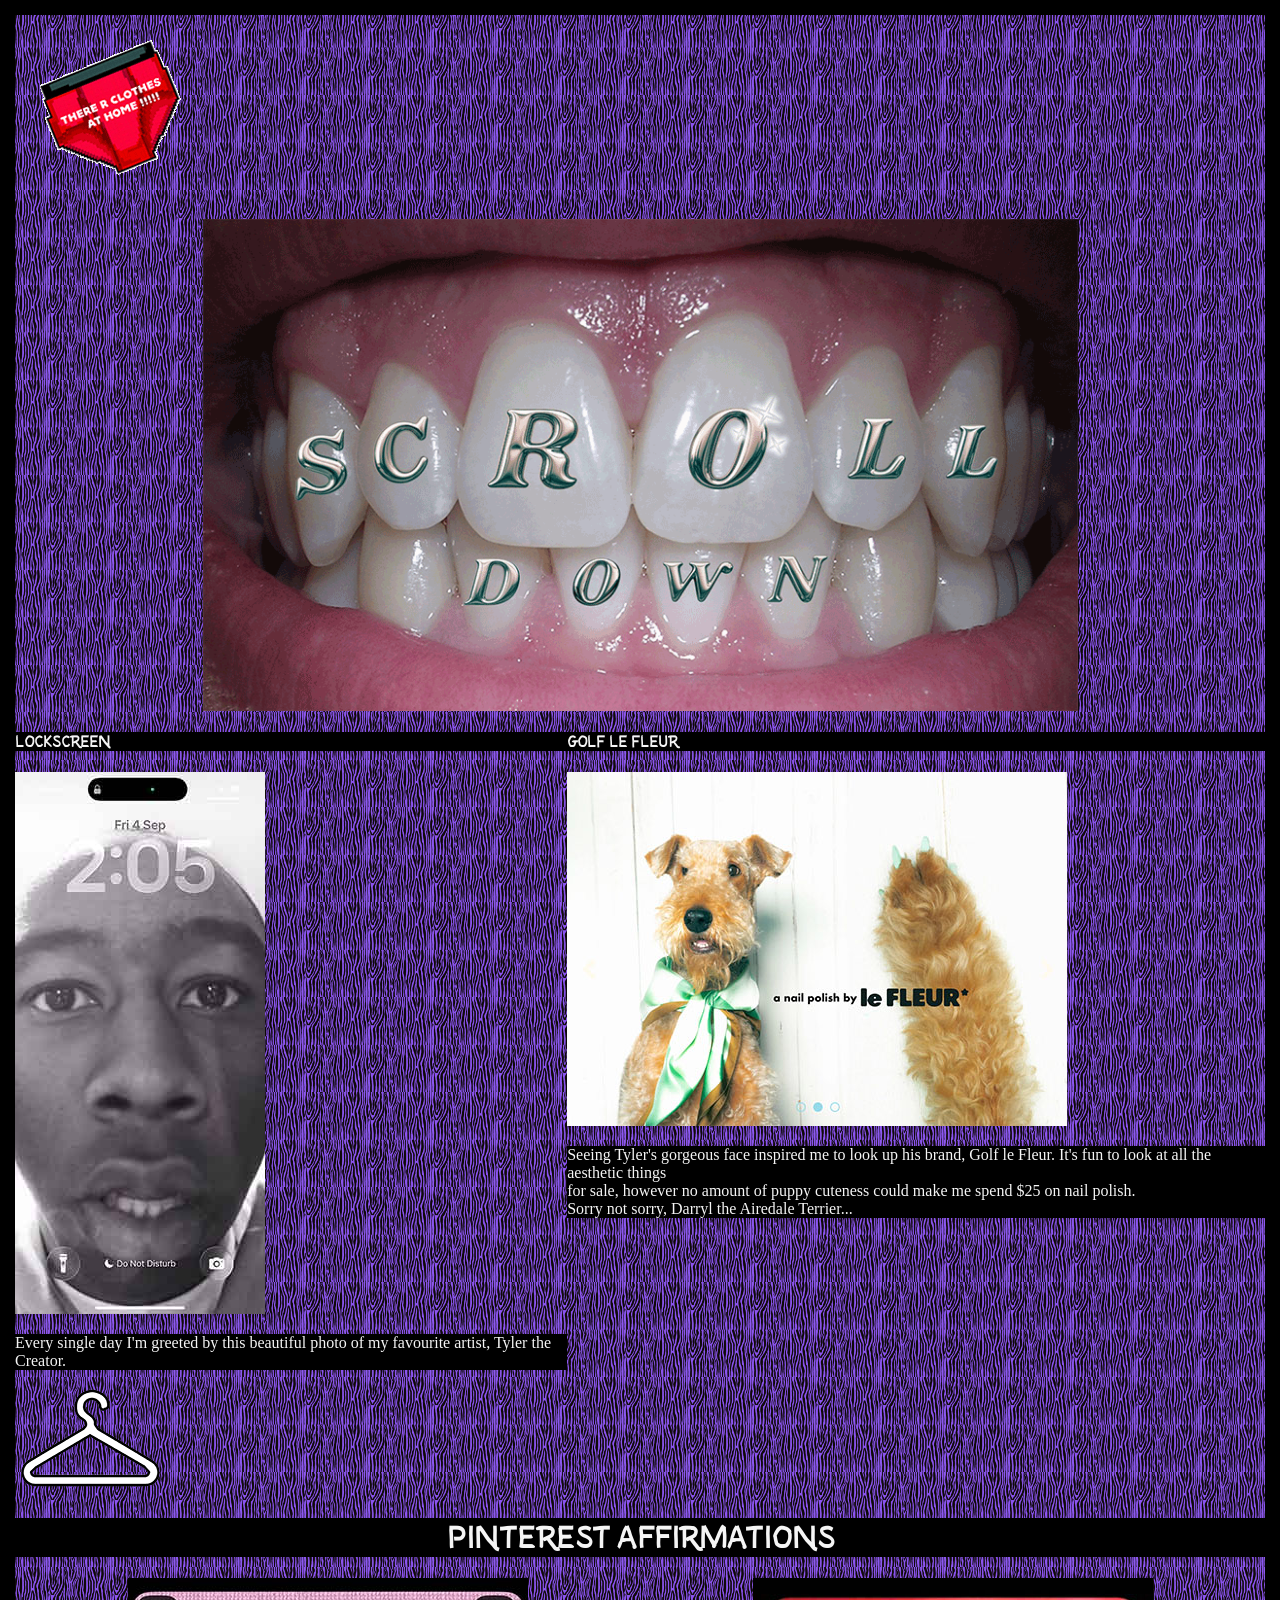
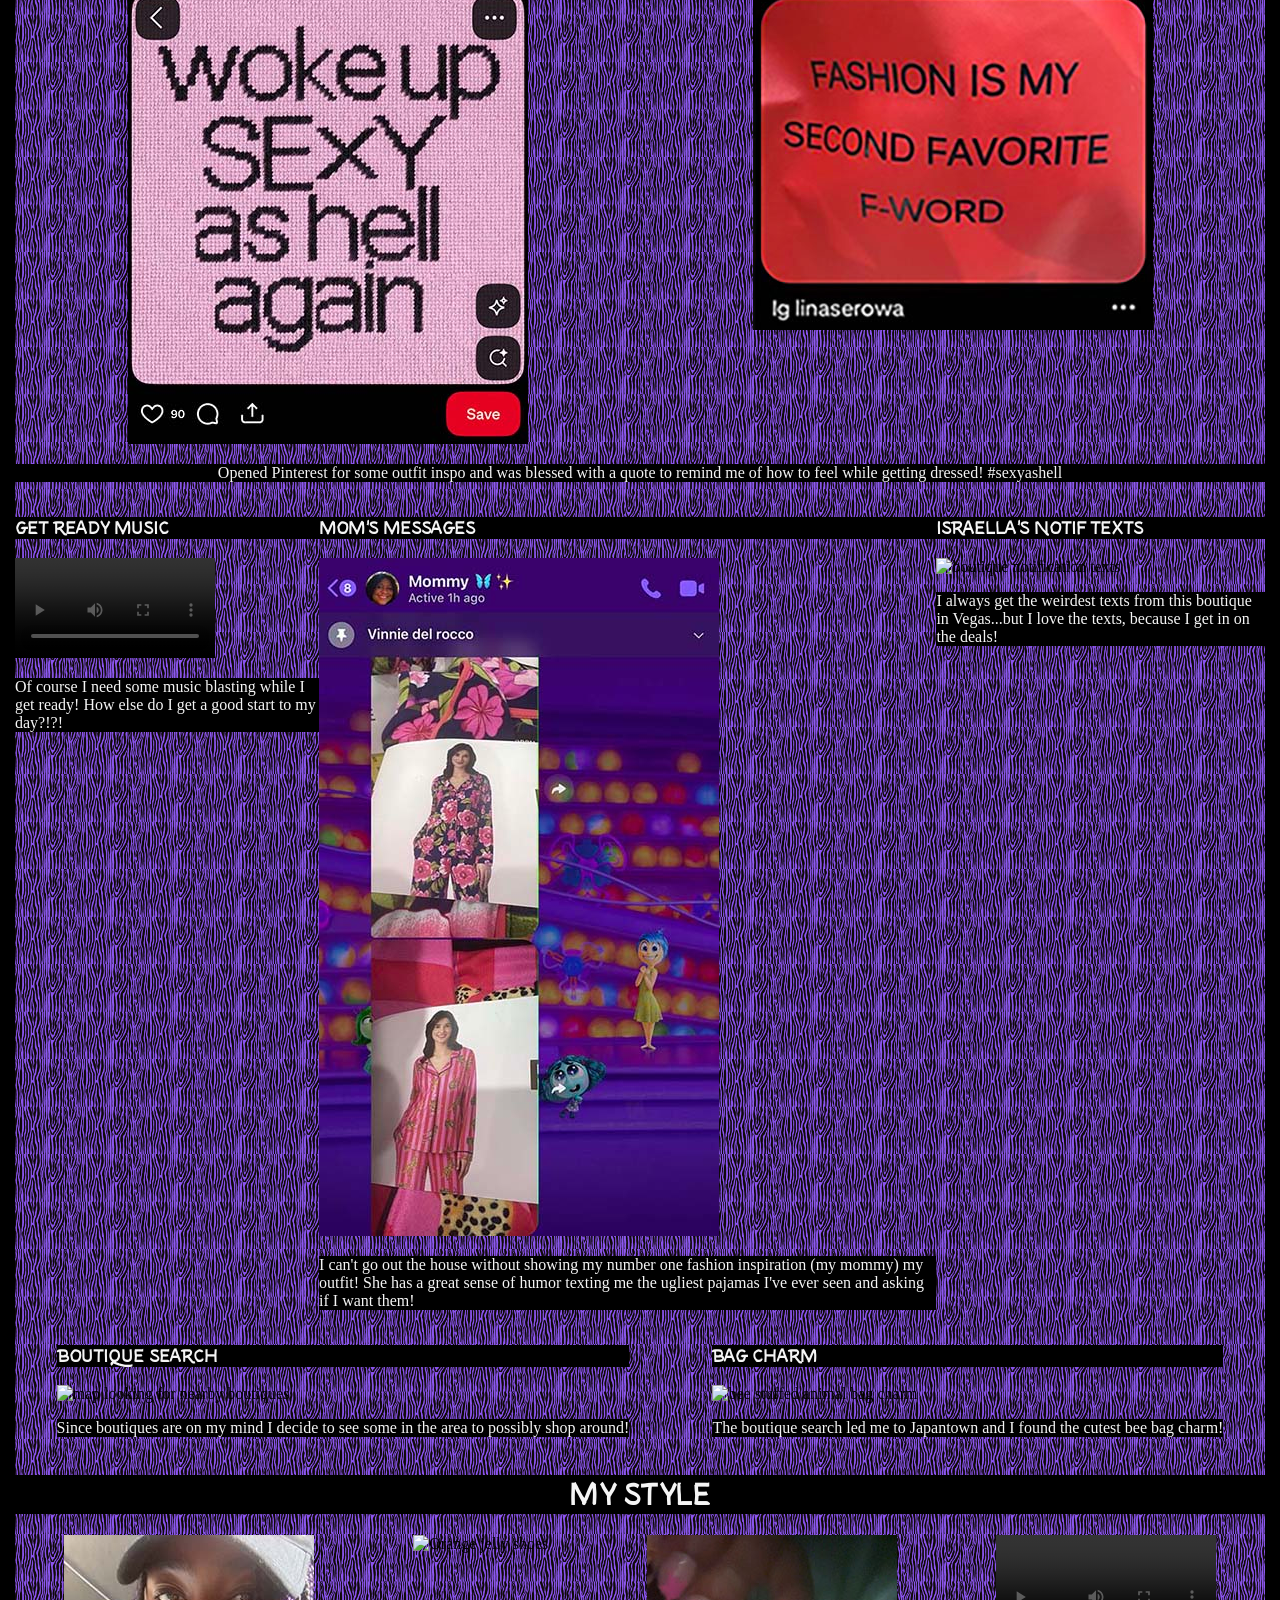
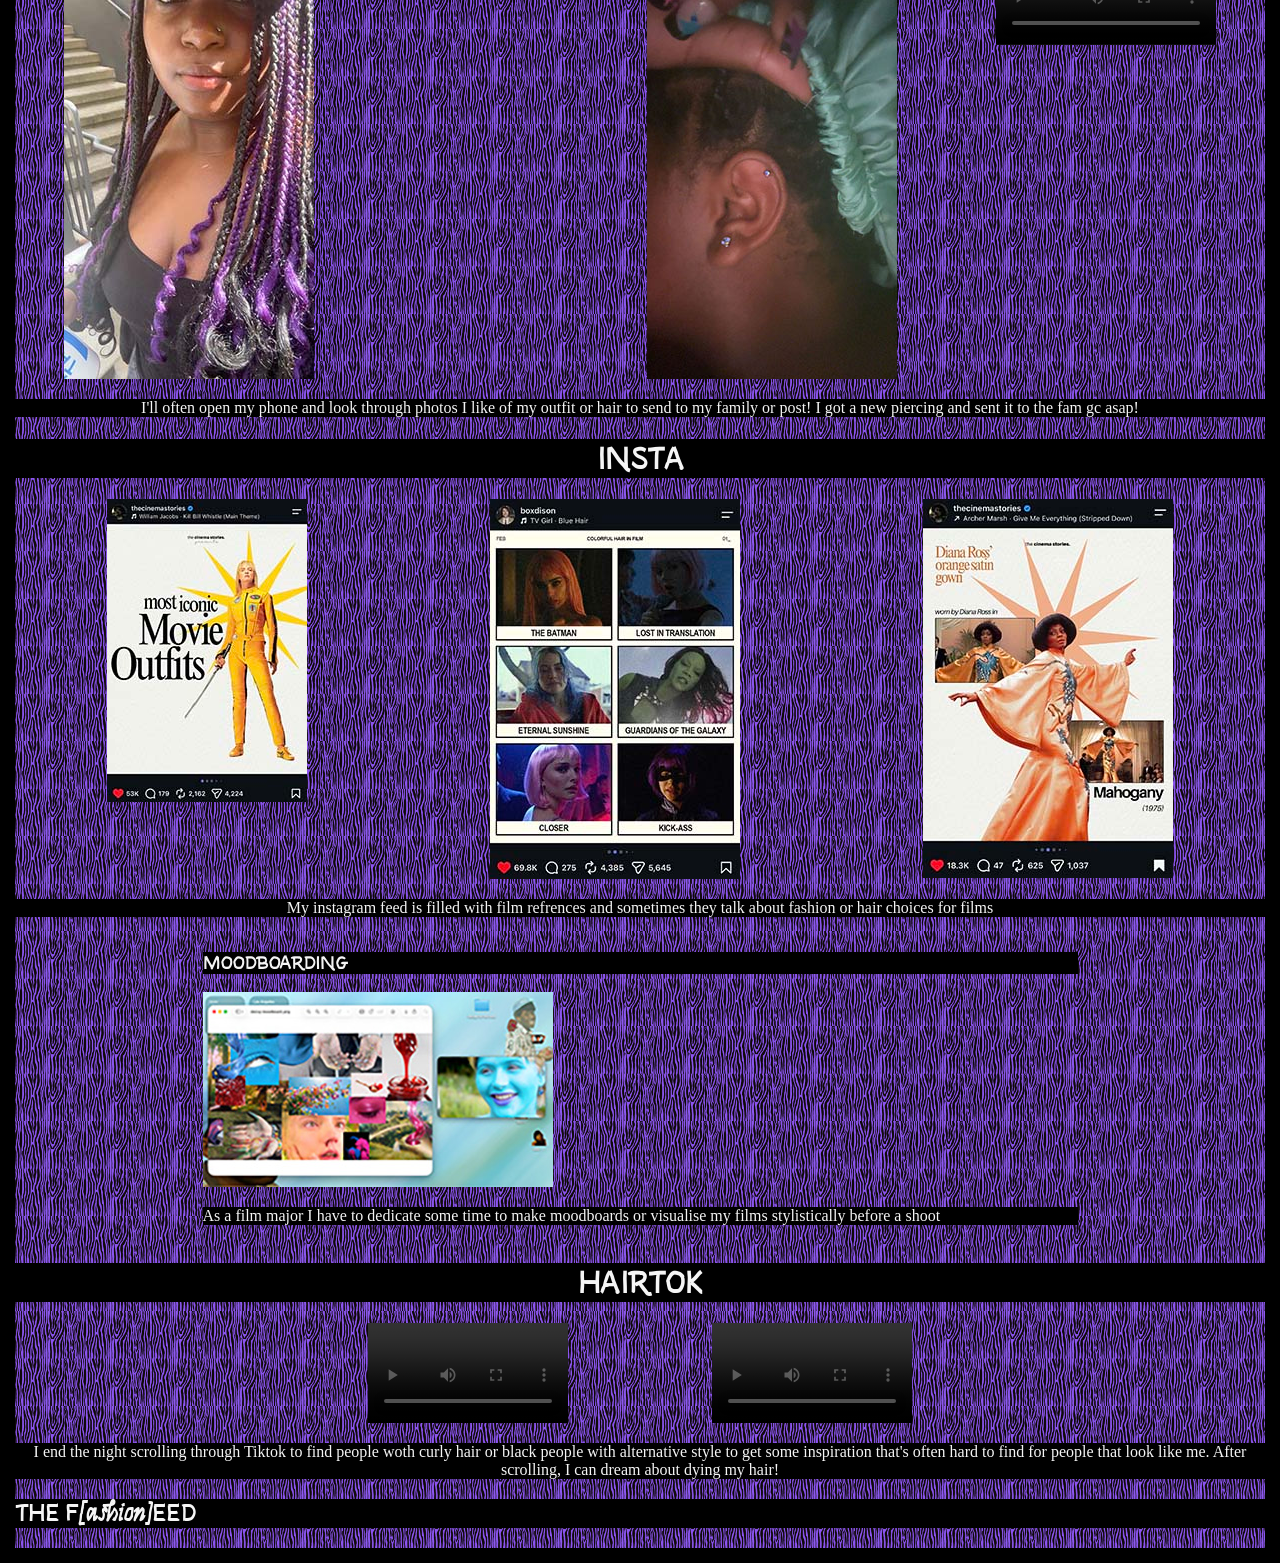
==== feed.html @ a0f1f223 "first-commit" ====
<!doctype html>
<html lang="en">
  <head>
    <meta charset="UTF-8" />
    <meta name="viewport" content="width=device-width, initial-scale=1.0" />
    <title>F[ashion]EED</title>
    <link rel="stylesheet" type="text/css" href="CSS/style.css" />
    <link rel="preconnect" href="https://fonts.googleapis.com" />
    <link rel="preconnect" href="https://fonts.gstatic.com" crossorigin />
    <link
      href="https://fonts.googleapis.com/css2?family=Syne+Tactile&display=swap"
      rel="stylesheet"
    />
  </head>

  <body id="page-2-body">
    <header>
      <nav>
        <a href="index.html"><img src="IMG/undies.gif" alt="" /></a>
      </nav>
      <img
        class="center-images"
        src="IMG/teeth.gif"
        alt="teeth that say scroll down"
      />
    </header>

    <section class="center-section">
      <section>
        <article>
          <h1>LOCKSCREEN</h1>

          <img
            src="IMG/lockscreen.jpg"
            alt="Tyler the creator funny lockscreen"
          />
          <p>
            Every single day I'm greeted by this beautiful photo of my favourite
            artist, Tyler the Creator.
          </p>
        </article>

        <article>
          <h1>GOLF LE FLEUR</h1>
          <img src="IMG/dognail.jpg" alt="Dog with nails painted blue advert" />
          <p>
            Seeing Tyler's gorgeous face inspired me to look up his brand, Golf
            le Fleur. It's fun to look at all the aesthetic things <br />for
            sale, however no amount of puppy cuteness could make me spend $25 on
            nail polish. <br />
            Sorry not sorry, Darryl the Airedale Terrier...
          </p>
        </article>
      </section>
    </section>

    <img src="IMG/hanger.png" alt="white hanger" />

    <h1 class="centered-text">PINTEREST AFFIRMATIONS</h1>
    <section>
      <article>
        <img
          src="IMG/sexyashell.jpg"
          alt="A picture that says woke up sexy as hell"
        />
      </article>

      <article>
        <img
          src="IMG/2fword.jpg"
          alt="A picture that says fashion is my second favourite f word"
        />
      </article>
    </section>
    <p class="centered-text">
      Opened Pinterest for some outfit inspo and was blessed with a quote to
      remind me of how to feel while getting dressed! #sexyashell
    </p>

    <section>
      <article>
        <h1>GET READY MUSIC</h1>
        <video width="200px" src="IMG/getreadymusic.mp4" controls></video>
        <p>
          Of course I need some music blasting while I get ready! How else do I
          get a good start to my day?!?!
        </p>
      </article>

      <article>
        <h1>MOM'S MESSAGES</h1>
        <img
          src="IMG/mommessages.jpg"
          alt="Messages of ugly pajama sets sent by mom"
        />
        <p>
          I can't go out the house without showing my number one fashion
          inspiration (my mommy) my outfit! She has a great sense of humor
          texting me the ugliest pajamas I've ever seen and asking if I want
          them!
        </p>
      </article>

      <article>
        <h1>ISRAELLA'S NOTIF TEXTS</h1>
        <img src="img/israellanotifs.jpg" alt="boutique notification texts" />
        <p>
          I always get the weirdest texts from this boutique in Vegas...but I
          love the texts, because I get in on the deals!
        </p>
      </article>
    </section>

    <section>
      <article>
        <h1>BOUTIQUE SEARCH</h1>
        <img
          src="img/boutiquesearch.jpg"
          alt="map looking for nearby boutiques"
        />
        <p>
          Since boutiques are on my mind I decide to see some in the area to
          possibly shop around!
        </p>
      </article>

      <article>
        <h1>BAG CHARM</h1>
        <img src="img/Bagcharm.jpg" alt="bee stuffed animal bag charm" />
        <p>
          The boutique search led me to Japantown and I found the cutest bee bag
          charm!
        </p>
      </article>
    </section>

    <h1 class="centered-text">MY STYLE</h1>
    <section>
      <article>
        <img
          src="IMG/Hairrrr.jpg"
          alt="Webiste owner with purple and black braids"
        />
      </article>
      <article>
        <img src="IMG/jellies.JPG" alt="Orange jelly shoes" />
      </article>
      <article>
        <img src="IMG/Piercing_.jpg" alt="Ear Piercing stack" />
      </article>
      <article>
        <video width="219.5px" src="IMG/ambanailz.mp4" controls></video>
      </article>
    </section>

    <p class="centered-text">
      I'll often open my phone and look through photos I like of my outfit or
      hair to send to my family or post! I got a new piercing and sent it to the
      fam gc asap!
    </p>

    <h1 class="centered-text">INSTA</h1>
    <section>
      <article>
        <img src="IMG/killbillstyle.jpg" alt="Kill Bill signature outfit" />
      </article>
      <article>
        <img src="IMG/filmcolourfullhair.jpg" alt="Colourful hair in films" />
      </article>
      <article>
        <img
          src="IMG/dianarossstyle.jpg"
          alt="Diana ross in iconic film dress"
        />
      </article>
    </section>
    <p class="centered-text">
      My instagram feed is filled with film refrences and sometimes they talk
      about fashion or hair choices for films
    </p>

    <section>
      <article class="center-images">
        <h1>MOODBOARDING</h1>
        <img
          src="IMG/moodboarding.jpg"
          alt="a whimsical moodboard for a film"
        />
        <p>
          As a film major I have to dedicate some time to make moodboards or
          visualise my films stylistically before a shoot
        </p>
      </article>
    </section>

    <h1 class="centered-text">HAIRTOK</h1>
    <section id="image-close">
      <article>
        <video width="200px" src="IMG/curlyhairdyes.mp4" controls></video>
      </article>
      <article>
        <video
          width="200px"
          src="IMG/althairstylesblackqueen.mp4"
          controls
        ></video>
      </article>
    </section>
    <p class="centered-text">
      I end the night scrolling through Tiktok to find people woth curly hair or
      black people with alternative style to get some inspiration that's often
      hard to find for people that look like me. After scrolling, I can dream
      about dying my hair!
    </p>

    <footer><h2>THE F[ashion]EED</h2></footer>
  </body>
</html>
---- CSS/style.css ----
.syne-tactile-regular {
  font-family: "Syne Tactile", system-ui;
  font-weight: 400;
  font-style: normal;
}

#page-1-body {
  background-color: black;
}

#page-2-body {
  background-image: url("../IMG/zeeb.jpg");
  background-size: 5%;
}

h1,
h2,
p {
  color: whitesmoke;
  background-color: black;
}

h1,
h2 {
  font-family: "Syne Tactile";
}

.center-images {
  width: 70%;
  margin: auto;
  display: block;
}

section {
  display: flex;
  justify-content: space-around;
}

.centered-text {
  text-align: center;
}

#image-close {
  width: 55%;
  margin: auto;
}

.center-section {
  align-items: center;
}

#logo-center {
  align-items: center;
  margin-top: 175px;
}

body {
  margin: 0;
  min-height: 100vh;
  box-sizing: border-box;

  border: 15px solid black;
}
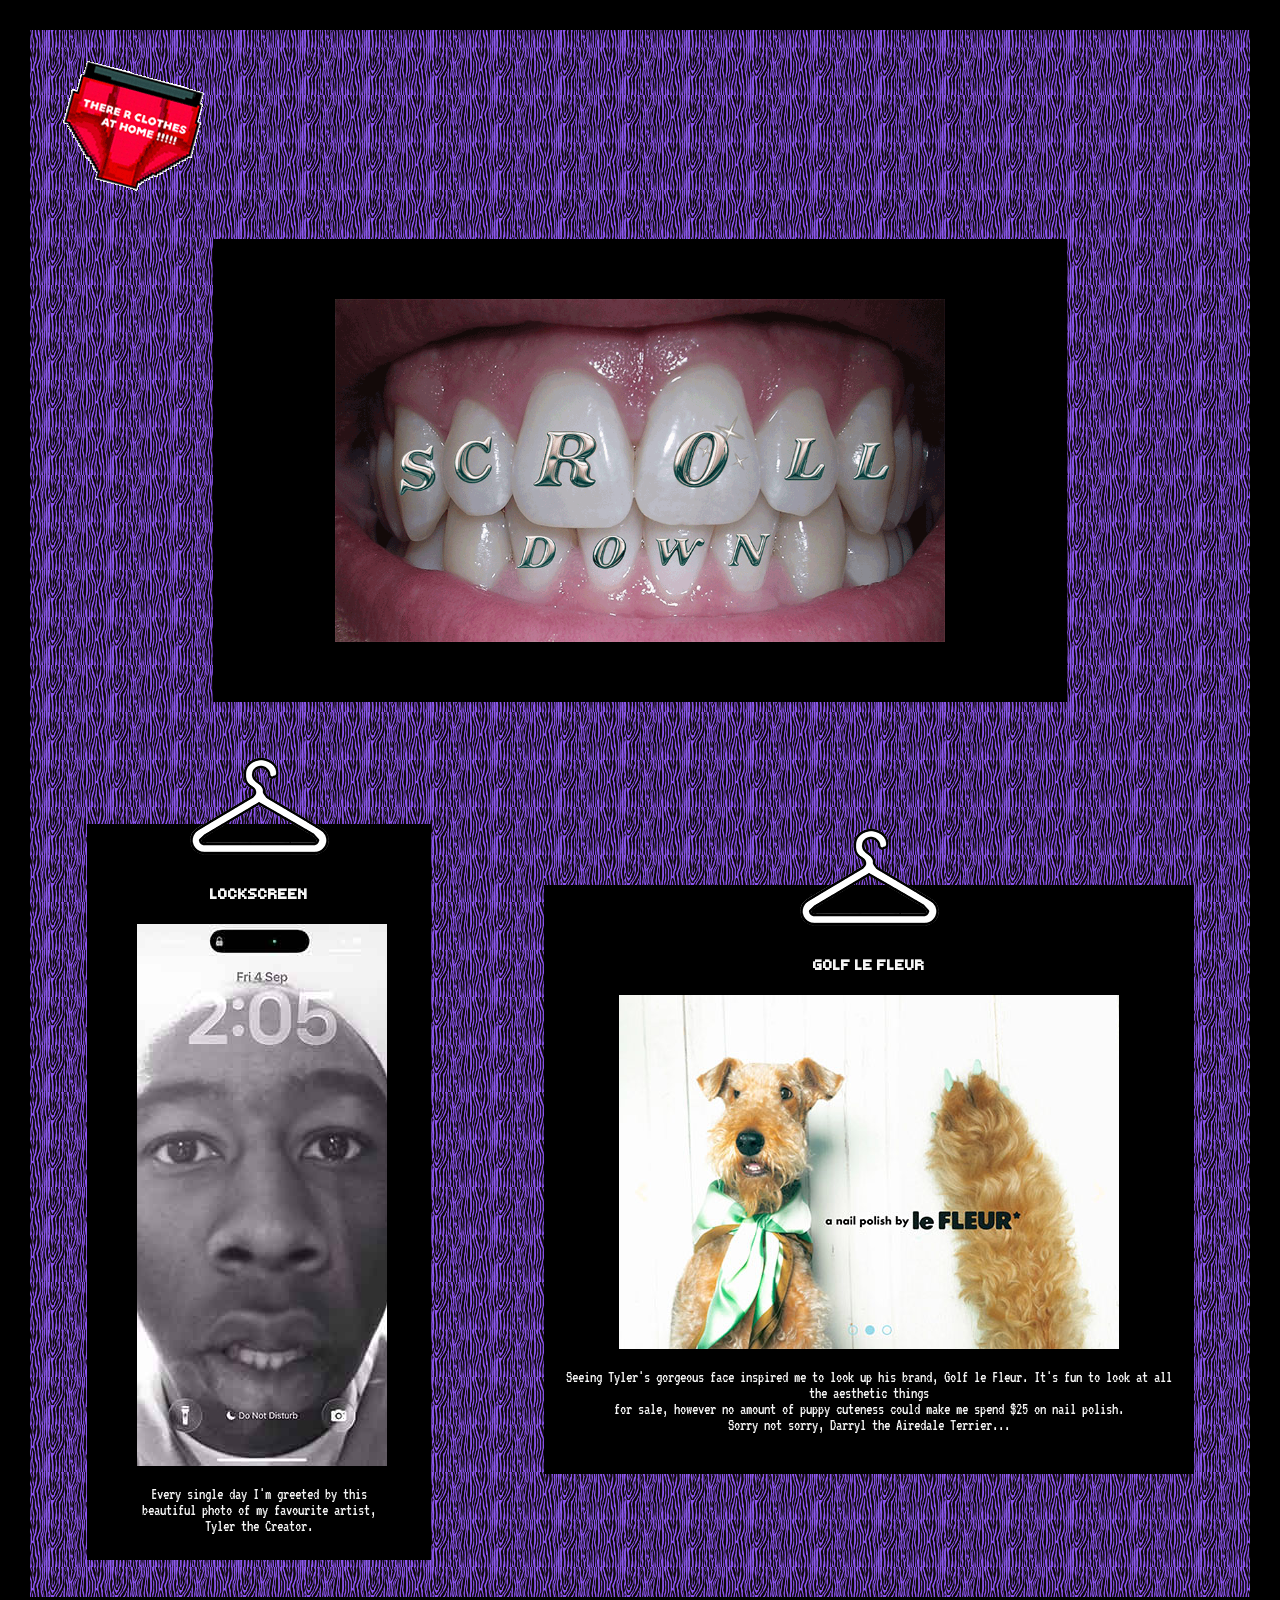
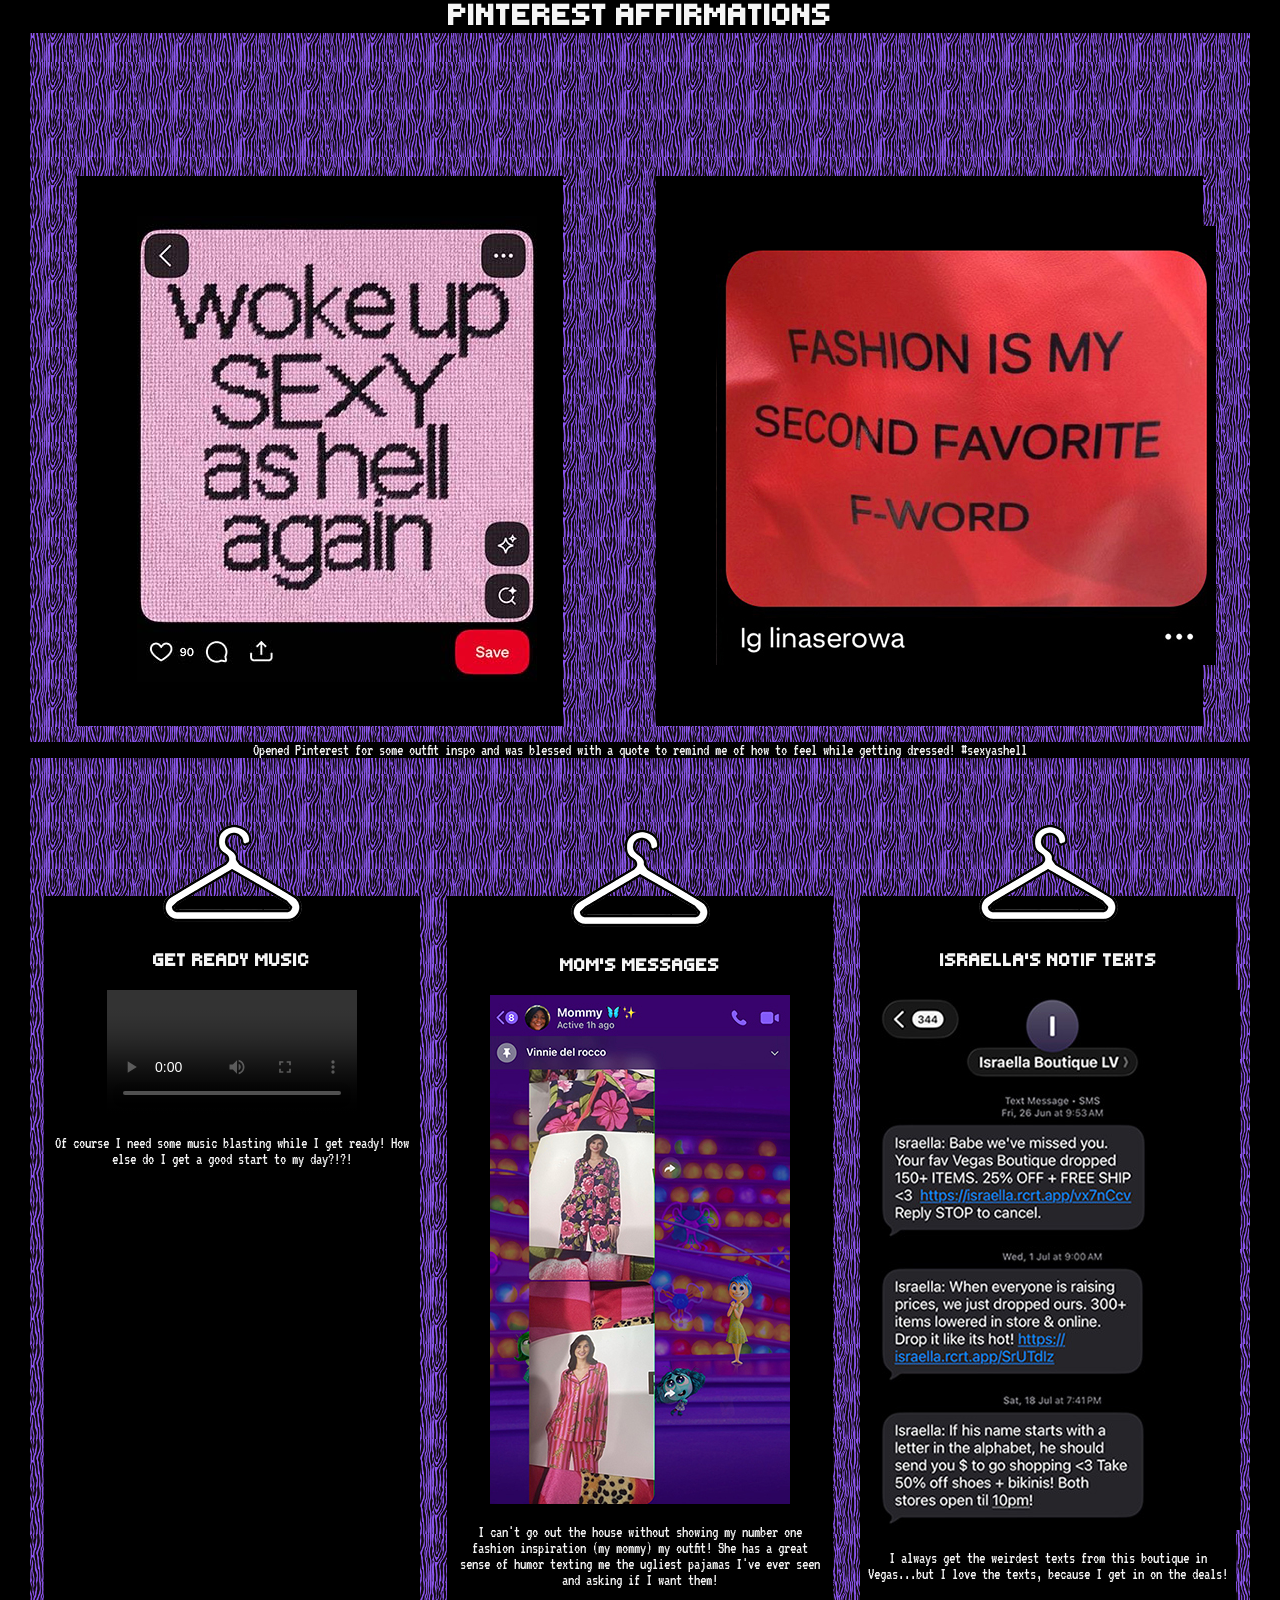
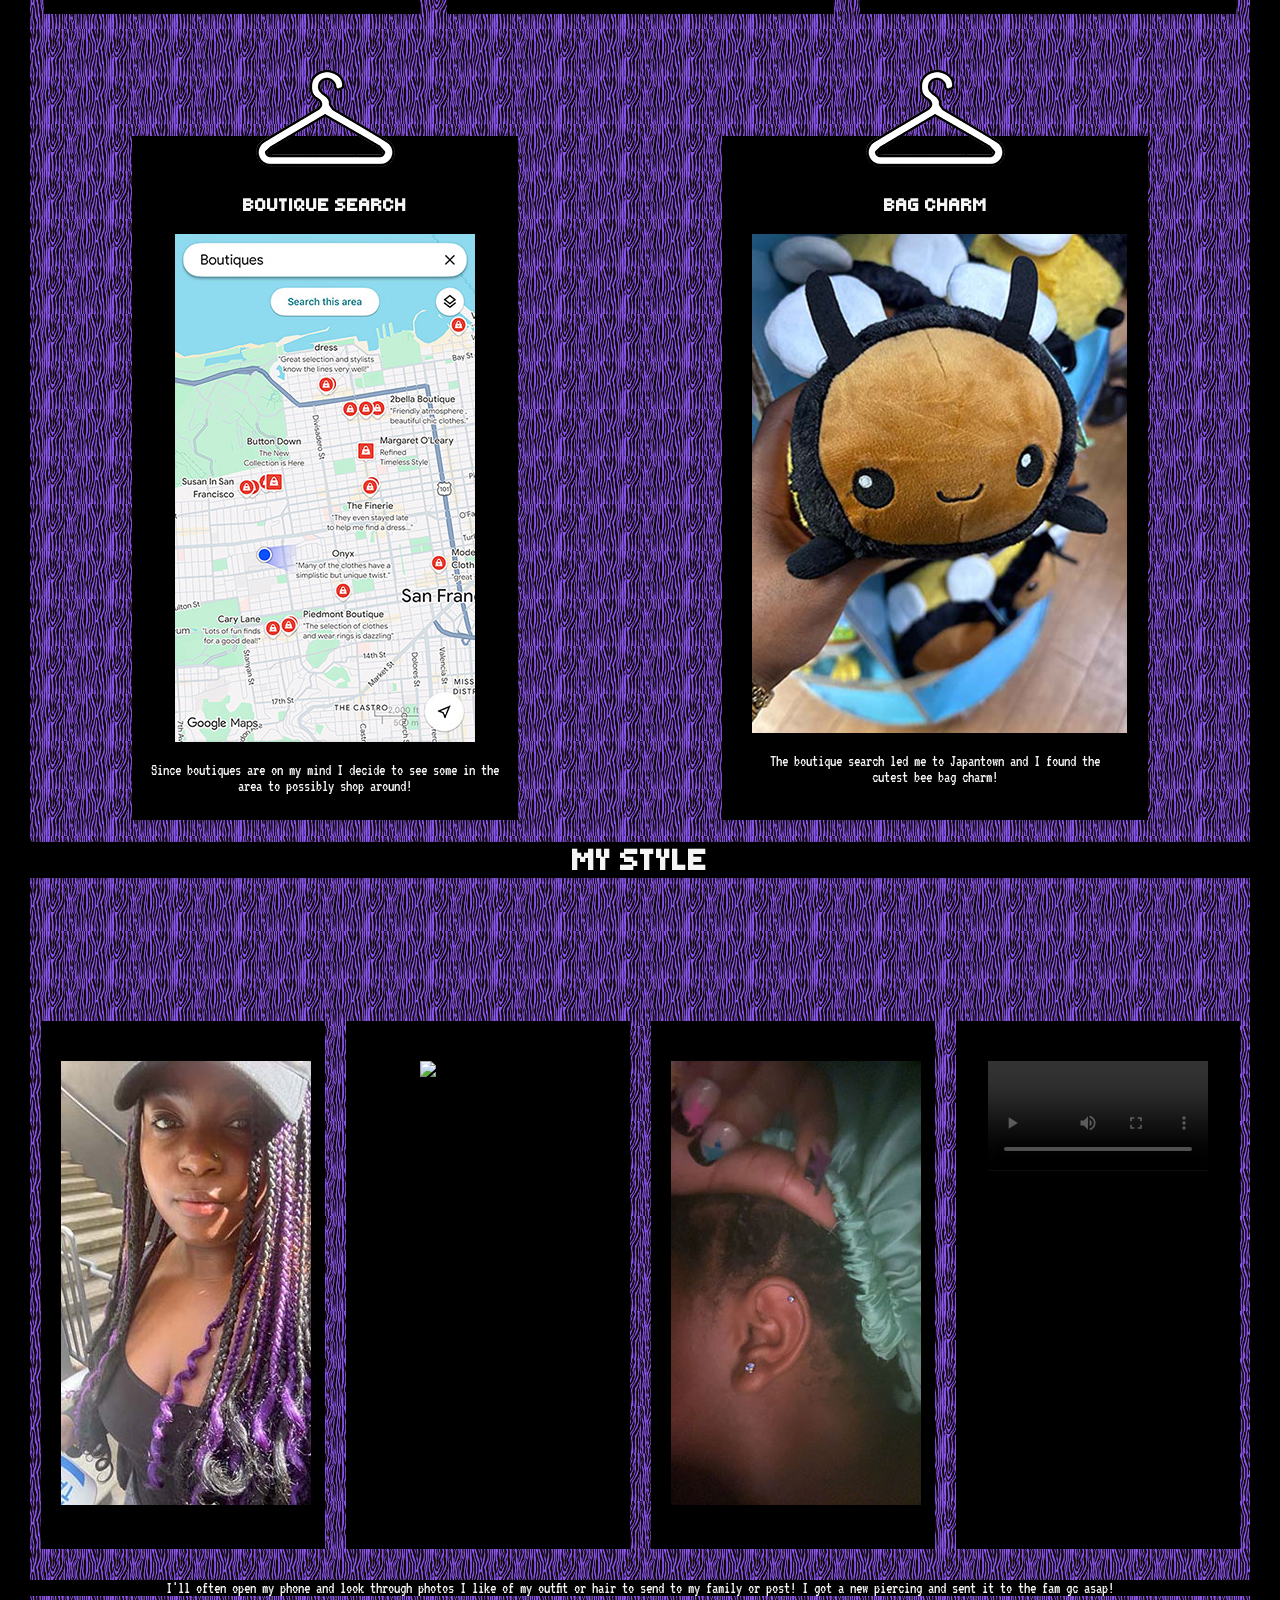
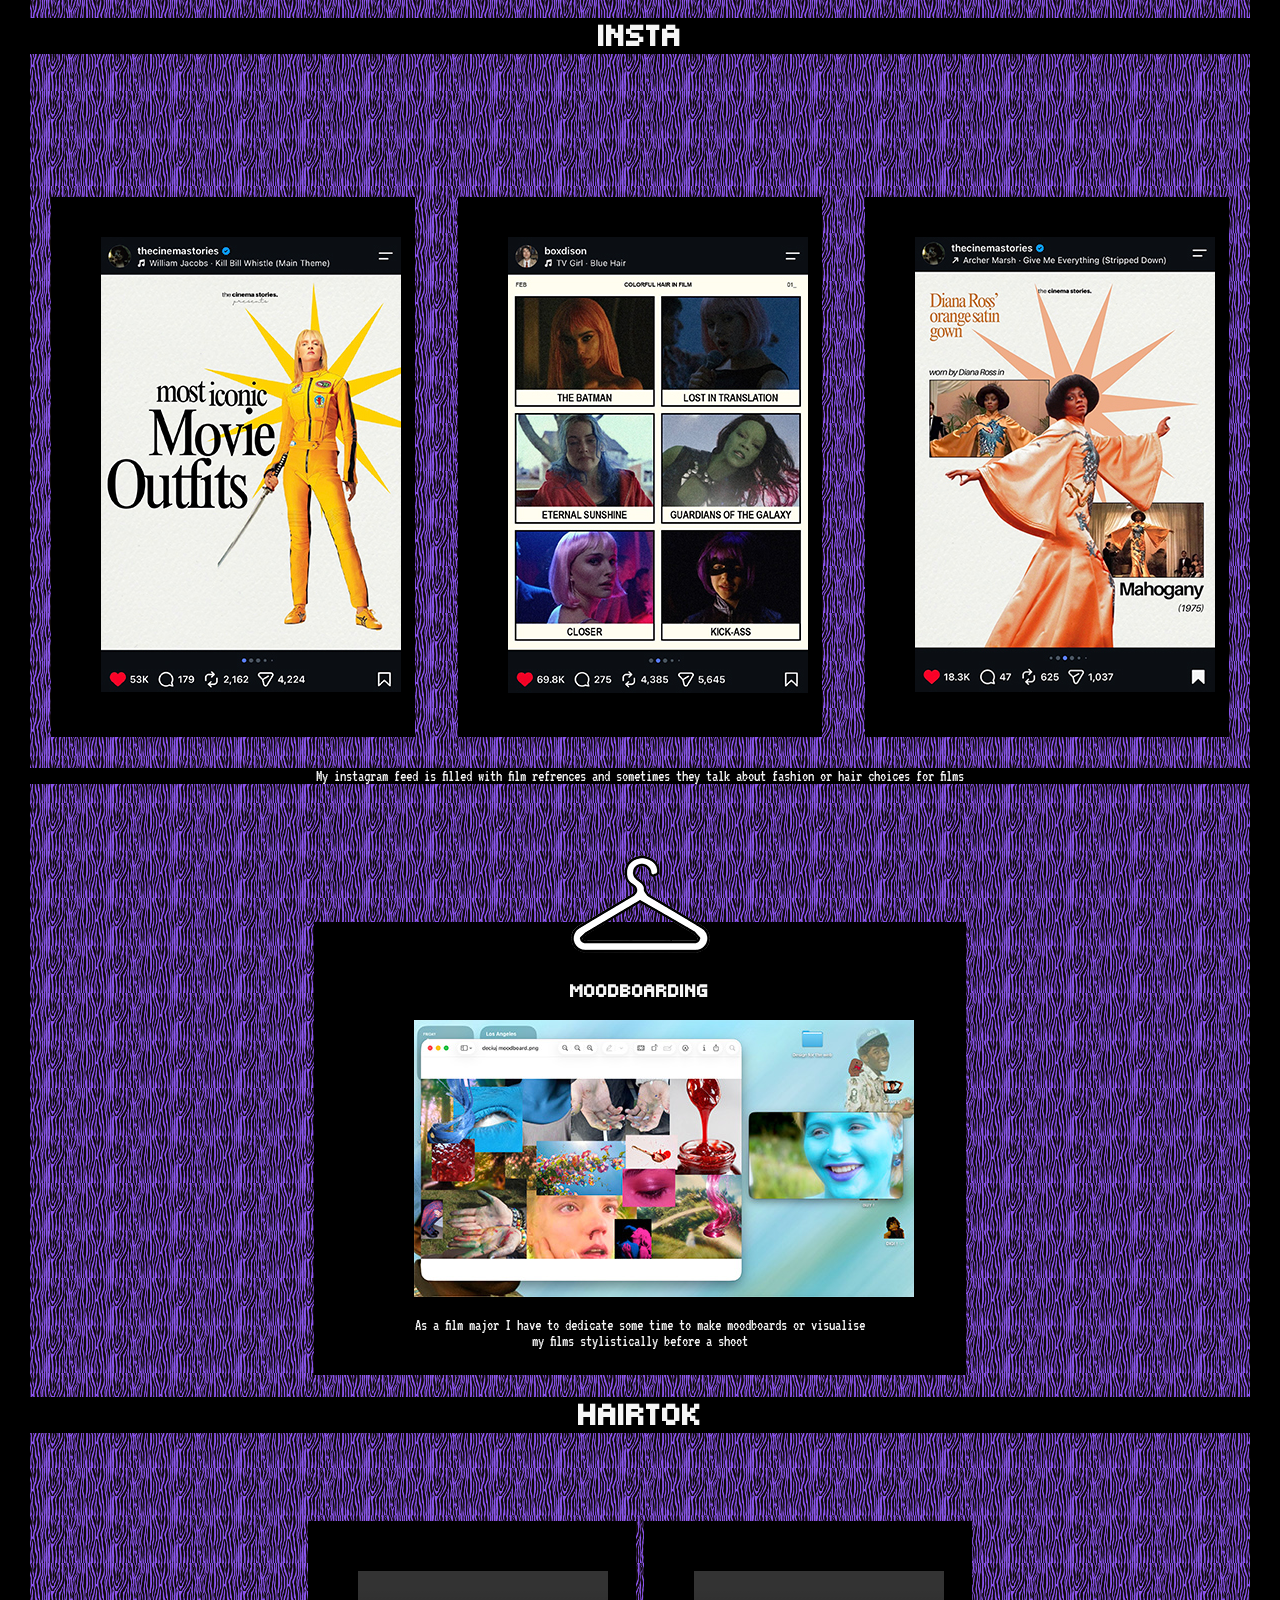
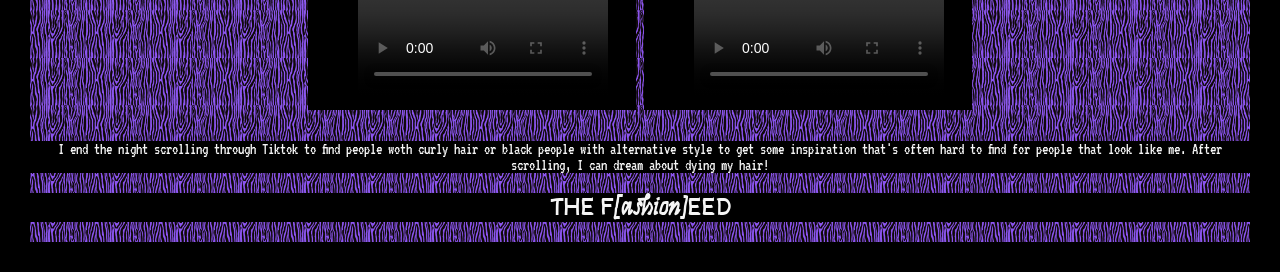
==== commit b2518760: "final" ====
--- a/feed.html
+++ b/feed.html
@@ -8,7 +8,19 @@
     <link rel="preconnect" href="https://fonts.googleapis.com" />
     <link rel="preconnect" href="https://fonts.gstatic.com" crossorigin />
     <link
+      href="https://fonts.googleapis.com/css2?family=Tiny5&display=swap"
+      rel="stylesheet"
+    />
+    <link rel="preconnect" href="https://fonts.googleapis.com" />
+    <link rel="preconnect" href="https://fonts.gstatic.com" crossorigin />
+    <link
       href="https://fonts.googleapis.com/css2?family=Syne+Tactile&display=swap"
+      rel="stylesheet"
+    />
+    <link rel="preconnect" href="https://fonts.googleapis.com" />
+    <link rel="preconnect" href="https://fonts.gstatic.com" crossorigin />
+    <link
+      href="https://fonts.googleapis.com/css2?family=VT323&display=swap"
       rel="stylesheet"
     />
   </head>
@@ -18,54 +30,60 @@
       <nav>
         <a href="index.html"><img src="IMG/undies.gif" alt="" /></a>
       </nav>
-      <img
-        class="center-images"
-        src="IMG/teeth.gif"
-        alt="teeth that say scroll down"
-      />
+      <img id="teeth" src="IMG/teeth.gif" alt="teeth that say scroll down" />
     </header>
 
     <section class="center-section">
       <section>
-        <article>
-          <h1>LOCKSCREEN</h1>
-
-          <img
-            src="IMG/lockscreen.jpg"
-            alt="Tyler the creator funny lockscreen"
-          />
+        <article id="bordernesslock">
+          <div class="layercloset1">
+            <img class="top" src="IMG/hanger.png" alt="white hanger" />
+
+            <h1>LOCKSCREEN</h1>
+
+            <img
+              src="IMG/lockscreen.jpg"
+              alt="Tyler the creator funny lockscreen"
+            />
+          </div>
+
           <p>
             Every single day I'm greeted by this beautiful photo of my favourite
             artist, Tyler the Creator.
           </p>
         </article>
 
-        <article>
-          <h1>GOLF LE FLEUR</h1>
-          <img src="IMG/dognail.jpg" alt="Dog with nails painted blue advert" />
-          <p>
-            Seeing Tyler's gorgeous face inspired me to look up his brand, Golf
-            le Fleur. It's fun to look at all the aesthetic things <br />for
-            sale, however no amount of puppy cuteness could make me spend $25 on
-            nail polish. <br />
-            Sorry not sorry, Darryl the Airedale Terrier...
-          </p>
+        <article id="bordernesslefleur">
+          <div class="layercloset1">
+            <img class="top" src="IMG/hanger.png" alt="white hanger" />
+
+            <h1>GOLF LE FLEUR</h1>
+            <img
+              src="IMG/dognail.jpg"
+              alt="Dog with nails painted blue advert"
+            />
+            <p>
+              Seeing Tyler's gorgeous face inspired me to look up his brand,
+              Golf le Fleur. It's fun to look at all the aesthetic things
+              <br />for sale, however no amount of puppy cuteness could make me
+              spend $25 on nail polish. <br />
+              Sorry not sorry, Darryl the Airedale Terrier...
+            </p>
+          </div>
         </article>
       </section>
     </section>
 
-    <img src="IMG/hanger.png" alt="white hanger" />
-
     <h1 class="centered-text">PINTEREST AFFIRMATIONS</h1>
     <section>
-      <article>
+      <article id="bordernesswoke">
         <img
           src="IMG/sexyashell.jpg"
           alt="A picture that says woke up sexy as hell"
         />
       </article>
 
-      <article>
+      <article id="bordernessfword">
         <img
           src="IMG/2fword.jpg"
           alt="A picture that says fashion is my second favourite f word"
@@ -78,77 +96,92 @@
     </p>
 
     <section>
-      <article>
-        <h1>GET READY MUSIC</h1>
-        <video width="200px" src="IMG/getreadymusic.mp4" controls></video>
-        <p>
-          Of course I need some music blasting while I get ready! How else do I
-          get a good start to my day?!?!
-        </p>
-      </article>
-
-      <article>
-        <h1>MOM'S MESSAGES</h1>
-        <img
-          src="IMG/mommessages.jpg"
-          alt="Messages of ugly pajama sets sent by mom"
-        />
-        <p>
-          I can't go out the house without showing my number one fashion
-          inspiration (my mommy) my outfit! She has a great sense of humor
-          texting me the ugliest pajamas I've ever seen and asking if I want
-          them!
-        </p>
-      </article>
-
-      <article>
-        <h1>ISRAELLA'S NOTIF TEXTS</h1>
-        <img src="img/israellanotifs.jpg" alt="boutique notification texts" />
-        <p>
-          I always get the weirdest texts from this boutique in Vegas...but I
-          love the texts, because I get in on the deals!
-        </p>
-      </article>
-    </section>
-
-    <section>
-      <article>
-        <h1>BOUTIQUE SEARCH</h1>
-        <img
-          src="img/boutiquesearch.jpg"
-          alt="map looking for nearby boutiques"
-        />
-        <p>
-          Since boutiques are on my mind I decide to see some in the area to
-          possibly shop around!
-        </p>
-      </article>
-
-      <article>
-        <h1>BAG CHARM</h1>
-        <img src="img/Bagcharm.jpg" alt="bee stuffed animal bag charm" />
-        <p>
-          The boutique search led me to Japantown and I found the cutest bee bag
-          charm!
-        </p>
+      <article id="bordernessmusic">
+        <div class="layercloset1">
+          <img class="top" src="IMG/hanger.png" alt="white hanger" />
+          <h1>GET READY MUSIC</h1>
+          <video width="250px" src="IMG/getreadymusic.mp4" controls></video>
+          <p>
+            Of course I need some music blasting while I get ready! How else do
+            I get a good start to my day?!?!
+          </p>
+        </div>
+      </article>
+
+      <article id="bordernessmom">
+        <div class="layercloset1">
+          <img class="top" src="IMG/hanger.png" alt="white hanger" />
+          <h1 class="centered-text">MOM'S MESSAGES</h1>
+          <img
+            src="IMG/mommessages.jpg"
+            alt="Messages of ugly pajama sets sent by mom"
+          />
+          <p>
+            I can't go out the house without showing my number one fashion
+            inspiration (my mommy) my outfit! She has a great sense of humor
+            texting me the ugliest pajamas I've ever seen and asking if I want
+            them!
+          </p>
+        </div>
+      </article>
+
+      <article id="bordernesslv">
+        <div class="layercloset1">
+          <img class="top" src="IMG/hanger.png" alt="white hanger" />
+          <h1>ISRAELLA'S NOTIF TEXTS</h1>
+          <img src="IMG/israellanotifs.jpg" alt="boutique notification texts" />
+          <p>
+            I always get the weirdest texts from this boutique in Vegas...but I
+            love the texts, because I get in on the deals!
+          </p>
+        </div>
+      </article>
+    </section>
+
+    <section>
+      <article id="bordernessbs">
+        <div class="layercloset1">
+          <img class="top" src="IMG/hanger.png" alt="white hanger" />
+          <h1>BOUTIQUE SEARCH</h1>
+          <img
+            src="IMG/boutiquesearch.jpg"
+            alt="map looking for nearby boutiques"
+          />
+          <p>
+            Since boutiques are on my mind I decide to see some in the area to
+            possibly shop around!
+          </p>
+        </div>
+      </article>
+
+      <article id="bordernessbee">
+        <div class="layercloset1">
+          <img class="top" src="IMG/hanger.png" alt="white hanger" />
+          <h1>BAG CHARM</h1>
+          <img src="IMG/Bagcharm.jpg" alt="bee stuffed animal bag charm" />
+          <p>
+            The boutique search led me to Japantown and I found the cutest bee
+            bag charm!
+          </p>
+        </div>
       </article>
     </section>
 
     <h1 class="centered-text">MY STYLE</h1>
     <section>
-      <article>
+      <article class="bordernessstyle">
         <img
           src="IMG/Hairrrr.jpg"
           alt="Webiste owner with purple and black braids"
         />
       </article>
-      <article>
+      <article class="bordernessstyle">
         <img src="IMG/jellies.JPG" alt="Orange jelly shoes" />
       </article>
-      <article>
+      <article class="bordernessstyle">
         <img src="IMG/Piercing_.jpg" alt="Ear Piercing stack" />
       </article>
-      <article>
+      <article class="bordernessstyle">
         <video width="219.5px" src="IMG/ambanailz.mp4" controls></video>
       </article>
     </section>
@@ -161,13 +194,13 @@
 
     <h1 class="centered-text">INSTA</h1>
     <section>
-      <article>
+      <article class="bordernessinsta">
         <img src="IMG/killbillstyle.jpg" alt="Kill Bill signature outfit" />
       </article>
-      <article>
+      <article class="bordernessinsta">
         <img src="IMG/filmcolourfullhair.jpg" alt="Colourful hair in films" />
       </article>
-      <article>
+      <article class="bordernessinsta">
         <img
           src="IMG/dianarossstyle.jpg"
           alt="Diana ross in iconic film dress"
@@ -180,27 +213,30 @@
     </p>
 
     <section>
-      <article class="center-images">
-        <h1>MOODBOARDING</h1>
-        <img
-          src="IMG/moodboarding.jpg"
-          alt="a whimsical moodboard for a film"
-        />
-        <p>
-          As a film major I have to dedicate some time to make moodboards or
-          visualise my films stylistically before a shoot
-        </p>
+      <article id="bordenessmood">
+        <div class="layercloset1">
+          <img class="top" src="IMG/hanger.png" alt="white hanger" />
+          <h1 class="centered-text">MOODBOARDING</h1>
+          <img
+            src="IMG/moodboarding.jpg"
+            alt="a whimsical moodboard for a film"
+          />
+          <p>
+            As a film major I have to dedicate some time to make moodboards or
+            visualise my films stylistically before a shoot
+          </p>
+        </div>
       </article>
     </section>
 
     <h1 class="centered-text">HAIRTOK</h1>
     <section id="image-close">
-      <article>
-        <video width="200px" src="IMG/curlyhairdyes.mp4" controls></video>
-      </article>
-      <article>
+      <article id="bordernesscurly">
+        <video width="250px" src="IMG/curlyhairdyes.mp4" controls></video>
+      </article>
+      <article id="bordernessalt">
         <video
-          width="200px"
+          width="250px"
           src="IMG/althairstylesblackqueen.mp4"
           controls
         ></video>
--- a/CSS/style.css
+++ b/CSS/style.css
@@ -1,9 +1,21 @@
+.tiny5-regular {
+  font-family: "Tiny5", sans-serif;
+  font-weight: 400;
+  font-style: normal;
+}
+
 .syne-tactile-regular {
   font-family: "Syne Tactile", system-ui;
   font-weight: 400;
   font-style: normal;
 }
 
+.vt323-regular {
+  font-family: "VT323", monospace;
+  font-weight: 400;
+  font-style: normal;
+}
+
 #page-1-body {
   background-color: black;
 }
@@ -20,15 +32,25 @@
   background-color: black;
 }
 
-h1,
+h1 {
+  font-family: "Tiny5";
+}
+
 h2 {
   font-family: "Syne Tactile";
 }
 
-.center-images {
-  width: 70%;
+p {
+  font-family: "VT323";
+}
+
+#teeth {
+  width: 50%;
   margin: auto;
   display: block;
+  background-color: black;
+  padding: 60px 10% 60px 10%;
+  margin-top: 5px;
 }
 
 section {
@@ -59,5 +81,127 @@
   min-height: 100vh;
   box-sizing: border-box;
 
-  border: 15px solid black;
-}
+  border: 30px solid black;
+}
+
+#bordernesslock {
+  background-color: black;
+  padding: 10px 50px 10px 50px;
+  margin: 15px auto 15px auto;
+  margin-top: 10%;
+  width: 20%;
+  text-align: center;
+}
+
+.layercloset1 .top {
+  margin-top: -80px;
+}
+
+#bordernesslefleur {
+  background-color: black;
+  padding: 20px 20px 25px 20px;
+  margin: auto;
+  margin-top: 15%;
+  width: 50%;
+  text-align: center;
+}
+
+#bordernesswoke {
+  background-color: black;
+  padding: 40px 60px 40px 60px;
+  margin-top: 10%;
+  width: 30%;
+}
+
+#bordernessfword {
+  background-color: black;
+  padding: 50px 60px 50px 60px;
+  margin-top: 10%;
+  width: 35%;
+}
+
+#bordernesscurly {
+  background-color: black;
+  padding: 50px 1.5in 10px 50px;
+  margin: 15px auto 15px auto;
+  margin-top: 10%;
+  width: 20%;
+  text-align: left;
+}
+
+#bordernessalt {
+  background-color: black;
+  padding: 50px 1.5in 10px 50px;
+  margin: 15px auto 15px auto;
+  margin-top: 10%;
+  width: 20%;
+  text-align: right;
+}
+
+#bordernessmusic {
+  background-color: black;
+  padding: 5px 5px 5px 5px;
+  margin-top: 10%;
+  width: 30%;
+  text-align: center;
+}
+#bordernessmom {
+  background-color: black;
+  padding: 10px 10px 10px 10px;
+  margin-top: 10%;
+  width: 30%;
+  text-align: center;
+}
+
+#bordernesslv {
+  background-color: black;
+  padding: 5px 5px 5px 5px;
+  margin-top: 10%;
+  width: 30%;
+  text-align: center;
+}
+
+#bordernessbs {
+  background-color: black;
+  padding: 10px 10px 10px 10px;
+  margin-top: 10%;
+  width: 30%;
+  text-align: center;
+}
+
+#bordernessbee {
+  background-color: black;
+  padding: 10px 30px 10px 30px;
+  margin-top: 10%;
+  width: 30%;
+  text-align: center;
+}
+
+.bordernessstyle {
+  background-color: black;
+  padding: 40px 20px 40px 20px;
+  margin: 15px auto 15px auto;
+  margin-top: 10%;
+  width: 20%;
+  text-align: center;
+}
+
+.bordernessinsta {
+  background-color: black;
+  padding: 40px 70px 40px 50px;
+  margin: 15px auto 15px auto;
+  margin-top: 10%;
+  width: 20%;
+  text-align: center;
+}
+
+#bordenessmood {
+  background-color: black;
+  padding: 10px 100px 10px 100px;
+  margin-top: 10%;
+  width: 37%;
+  text-align: center;
+}
+footer {
+  text-align: center;
+}
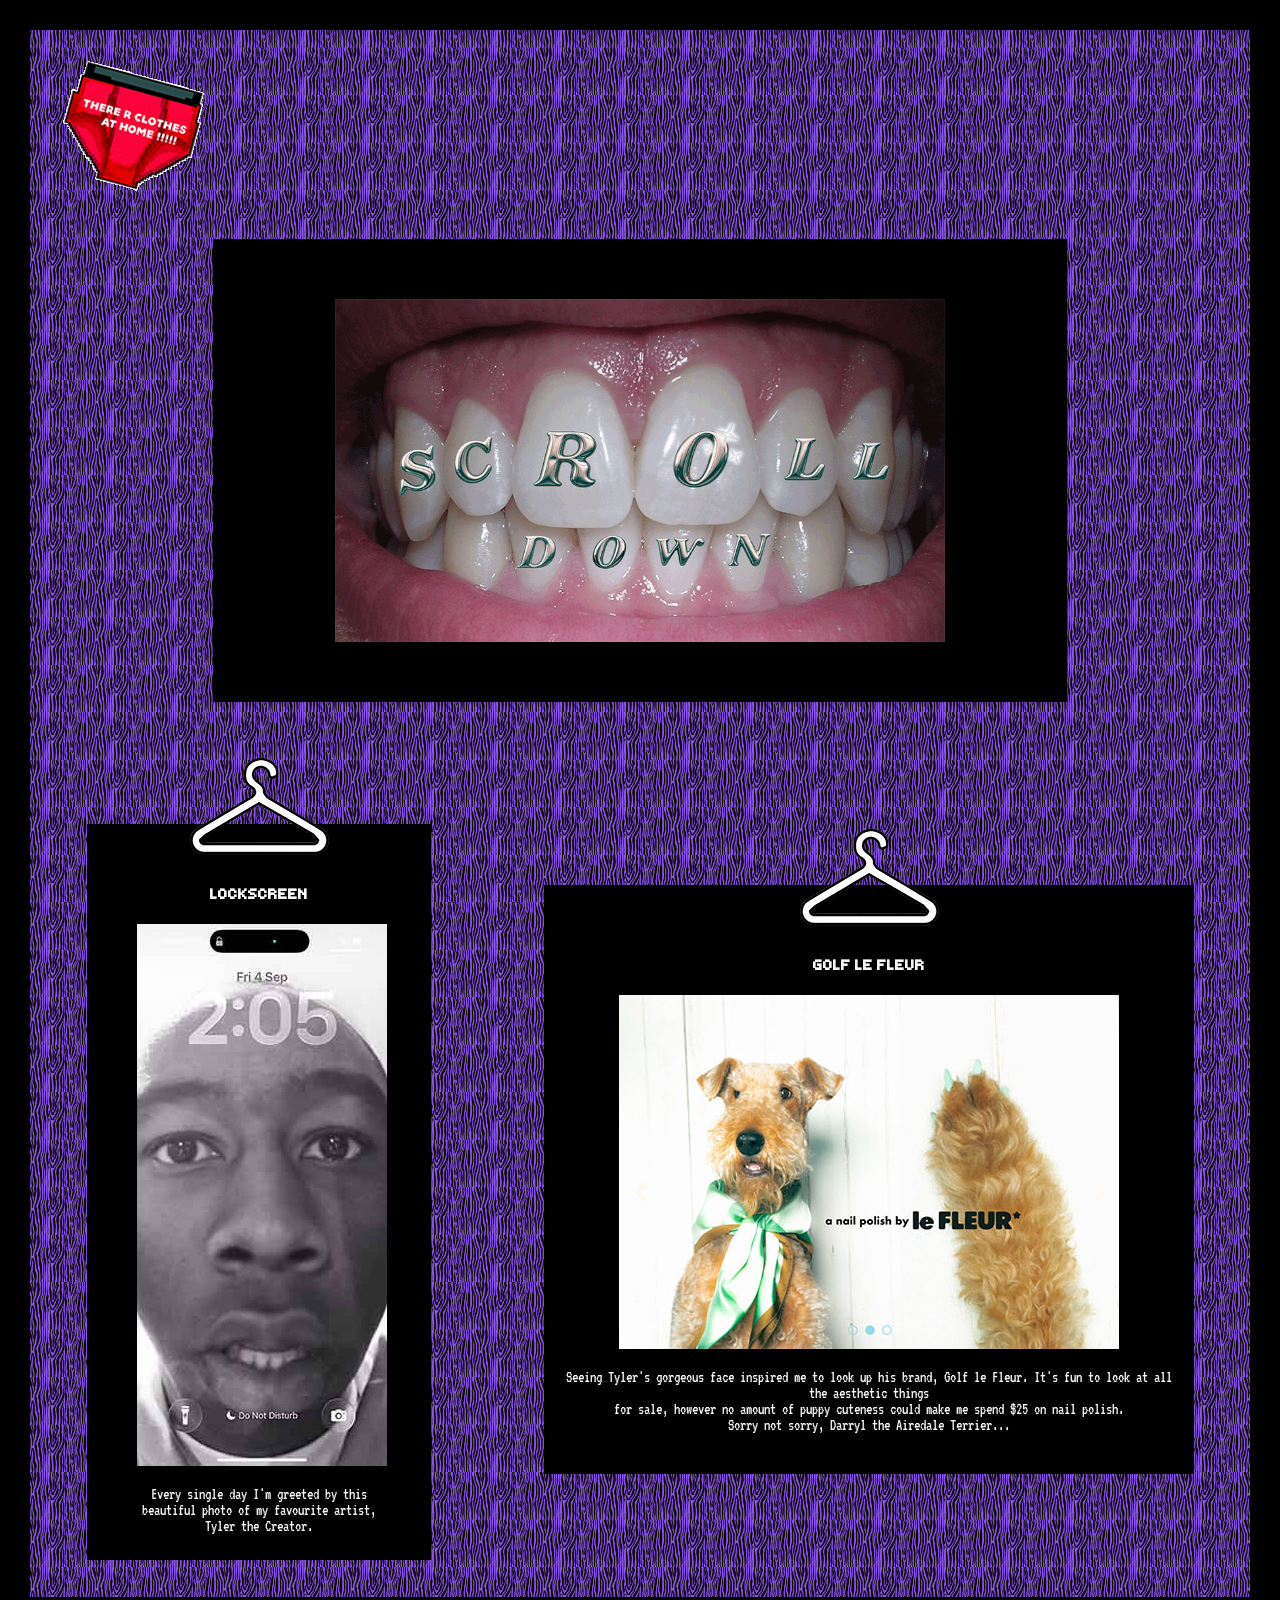
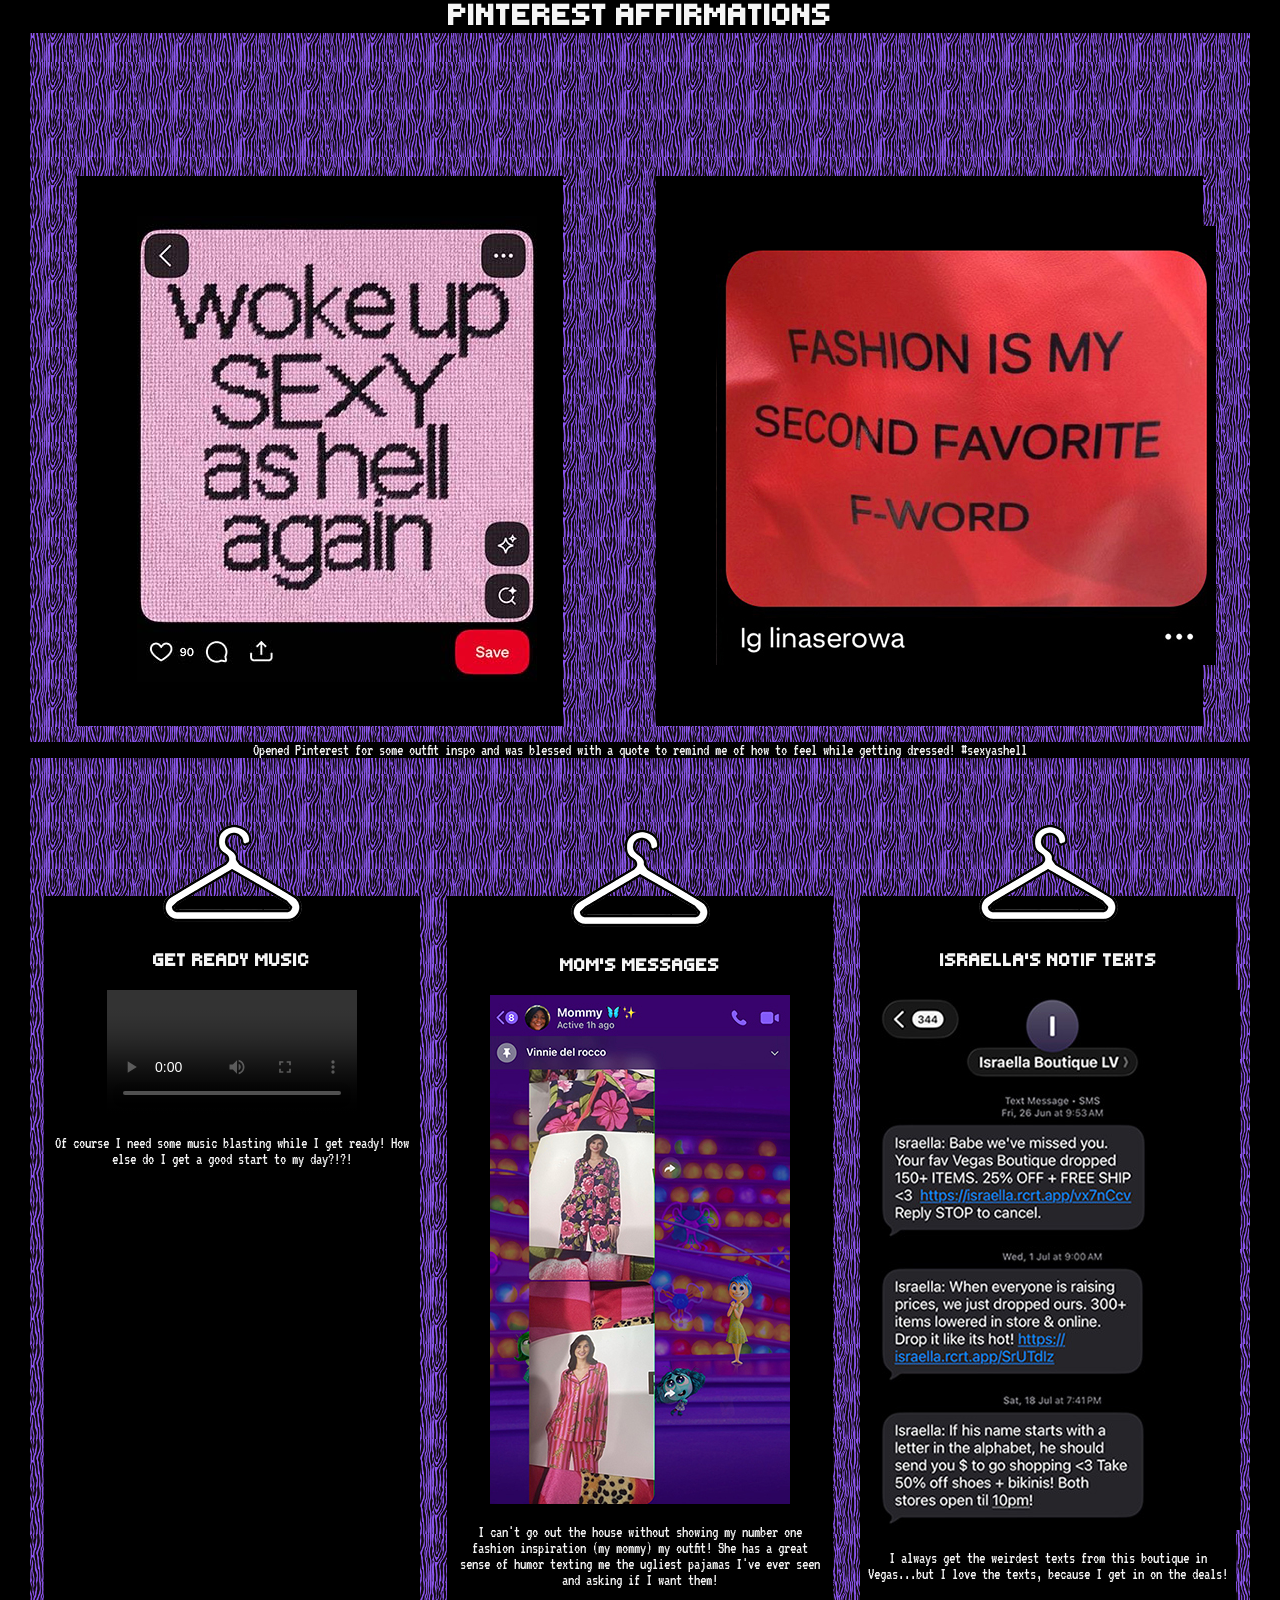
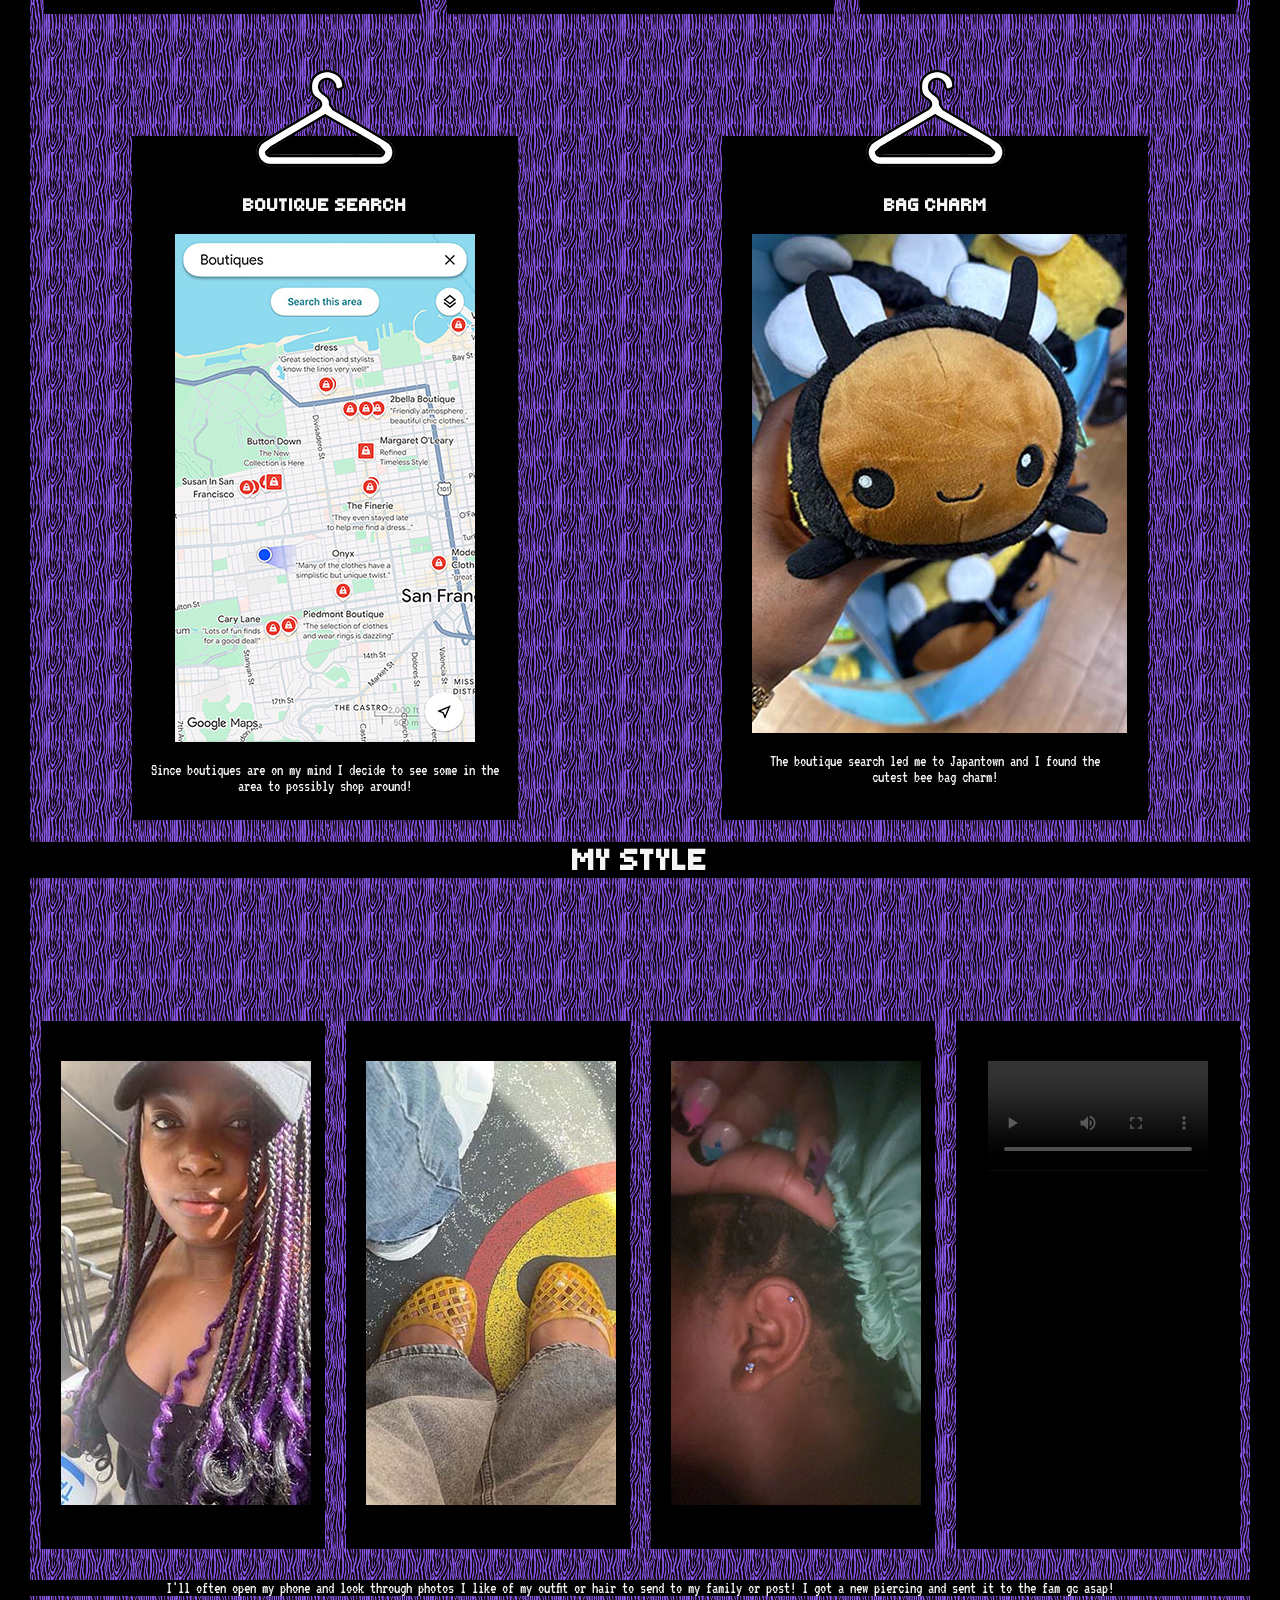
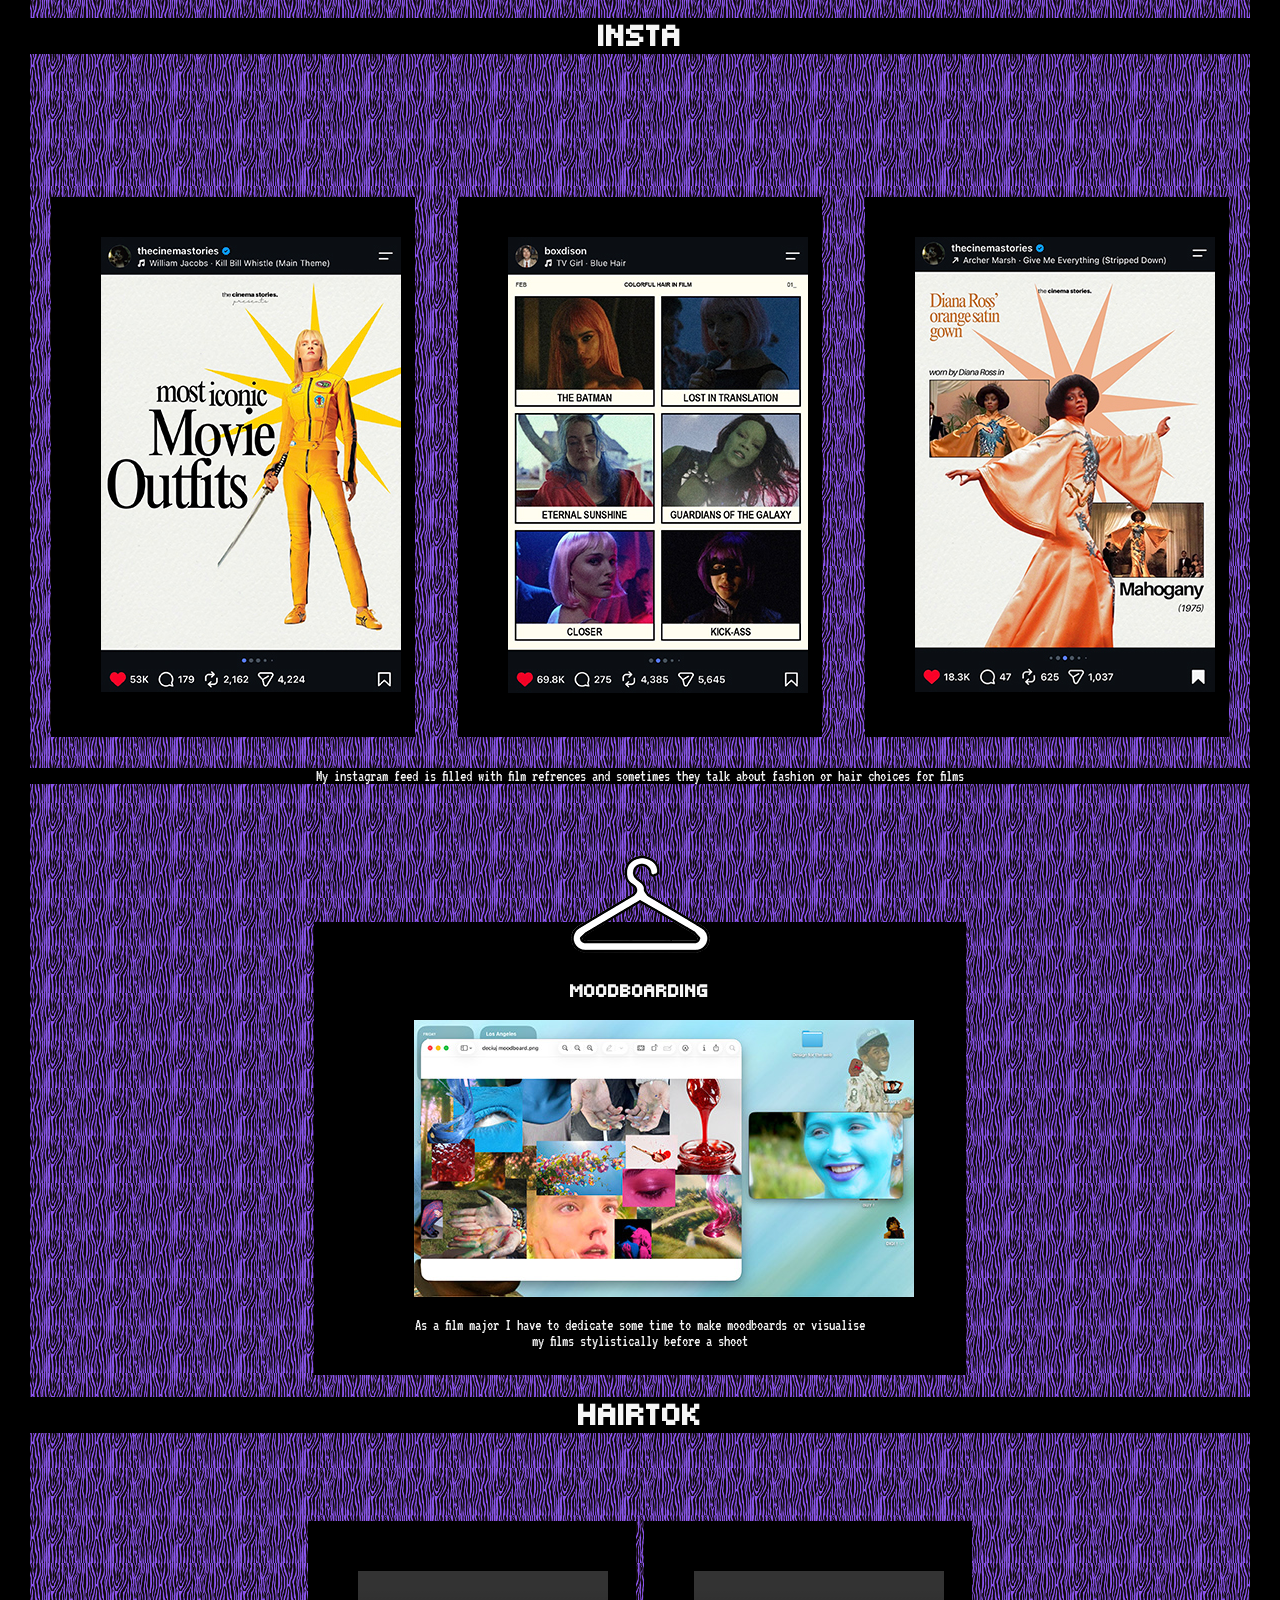
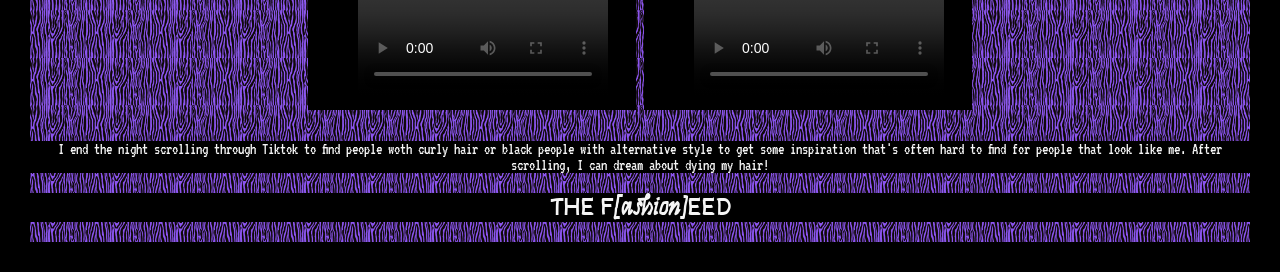
==== commit b0f26656: "final2" ====
--- a/feed.html
+++ b/feed.html
@@ -176,7 +176,7 @@
         />
       </article>
       <article class="bordernessstyle">
-        <img src="IMG/jellies.JPG" alt="Orange jelly shoes" />
+        <img src="IMG/jellies.jpg" alt="Orange jelly shoes" />
       </article>
       <article class="bordernessstyle">
         <img src="IMG/Piercing_.jpg" alt="Ear Piercing stack" />
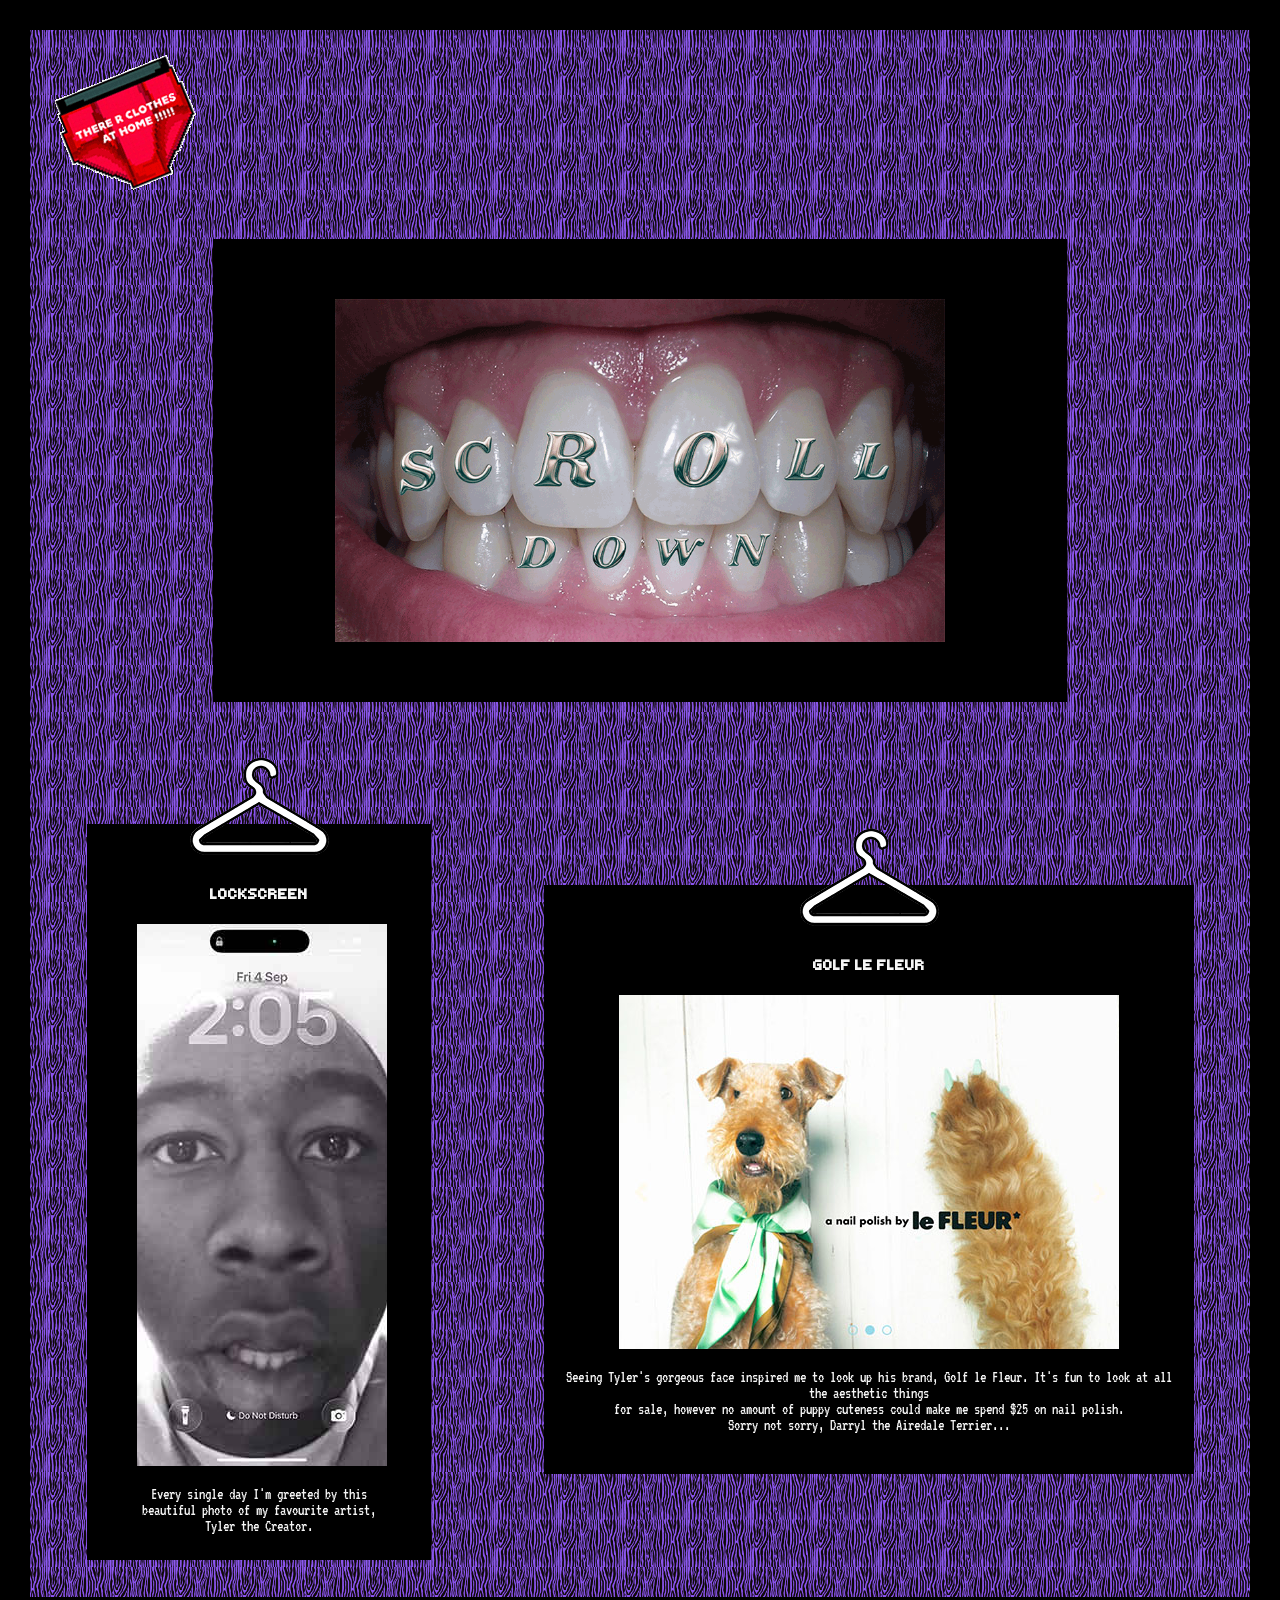
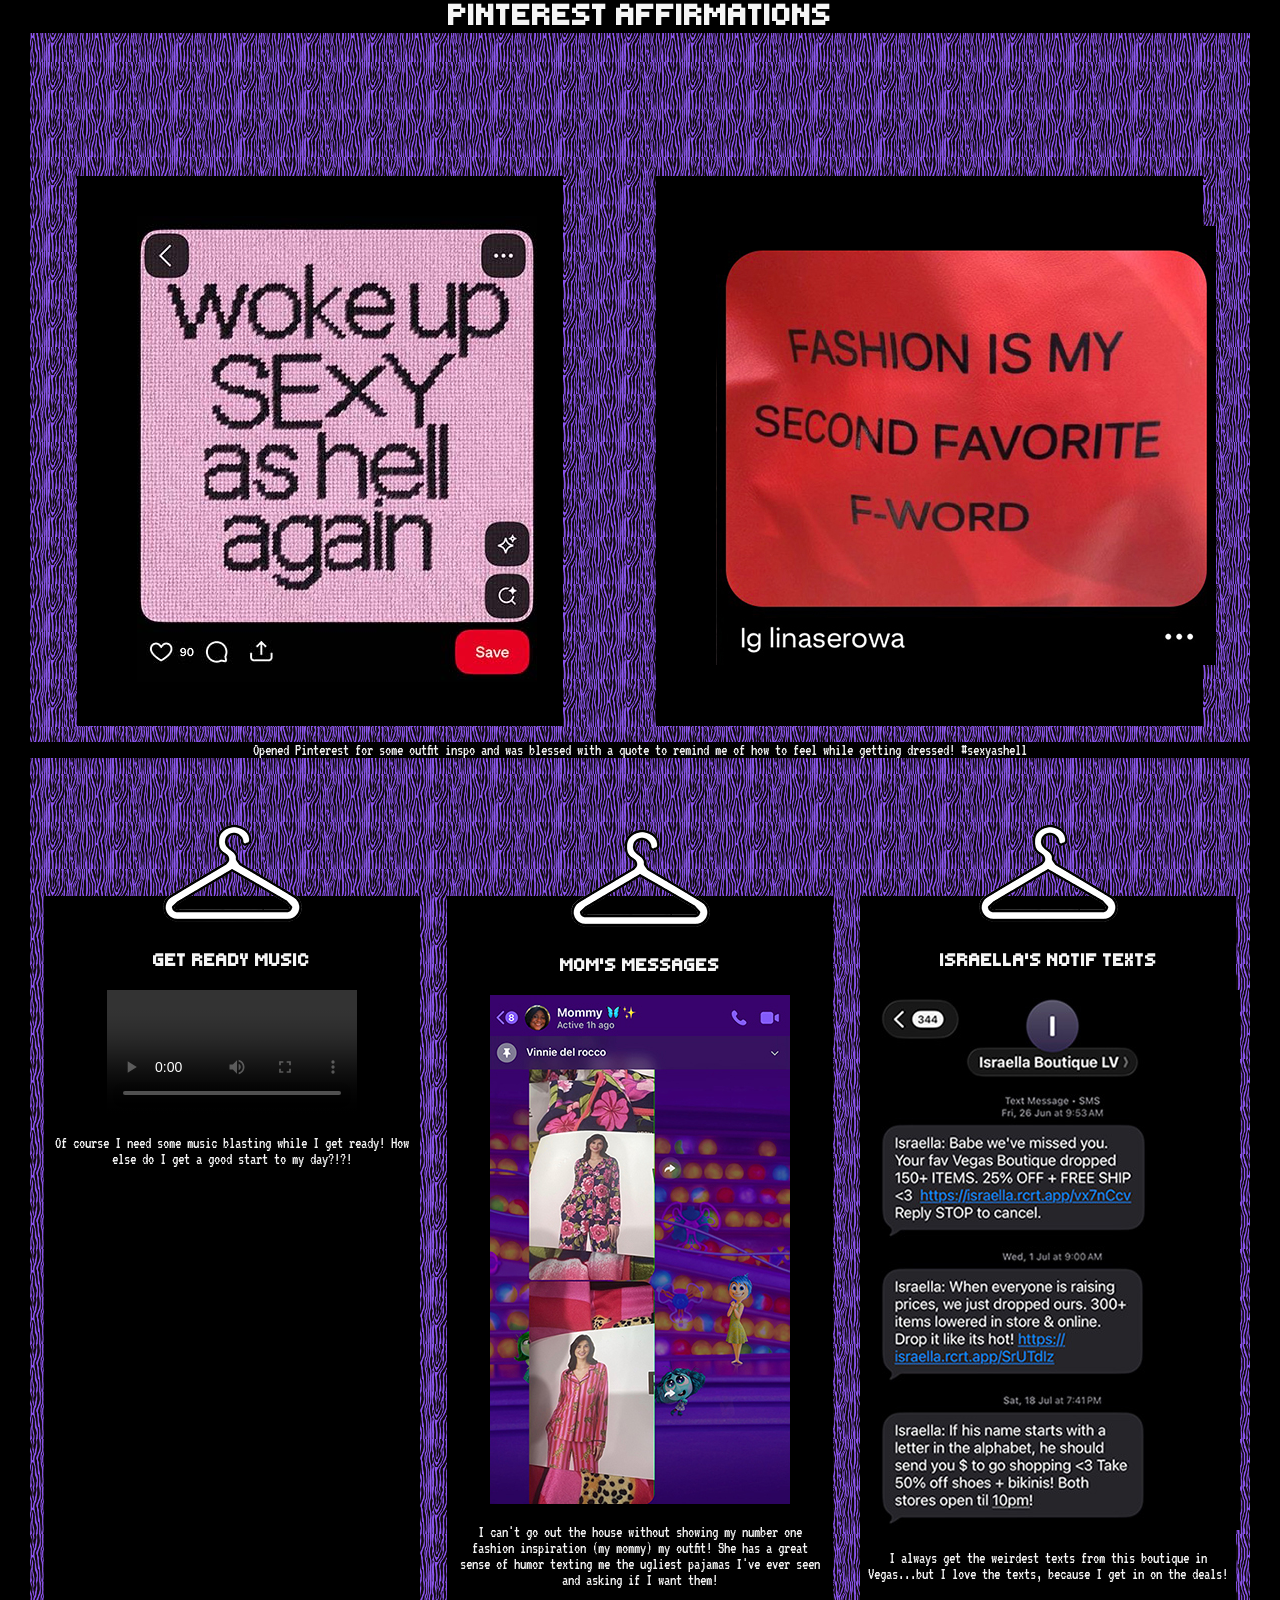
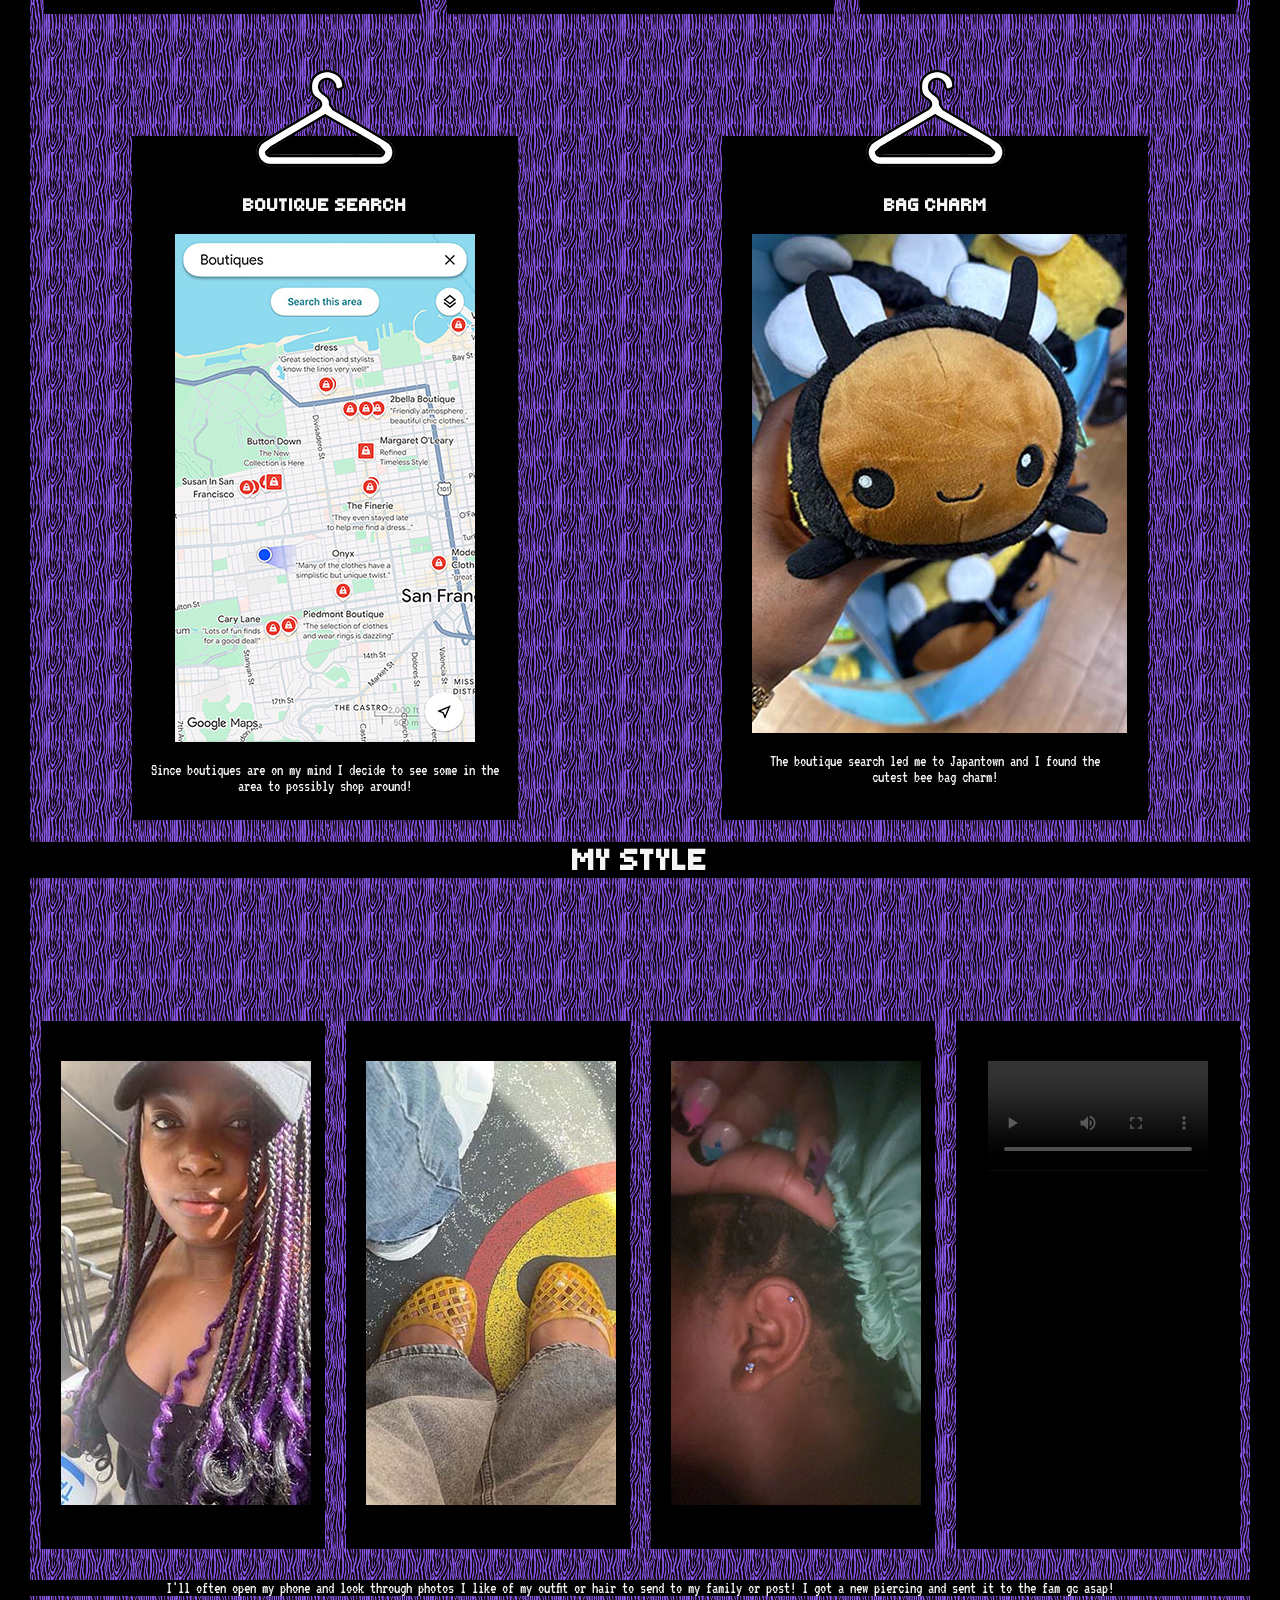
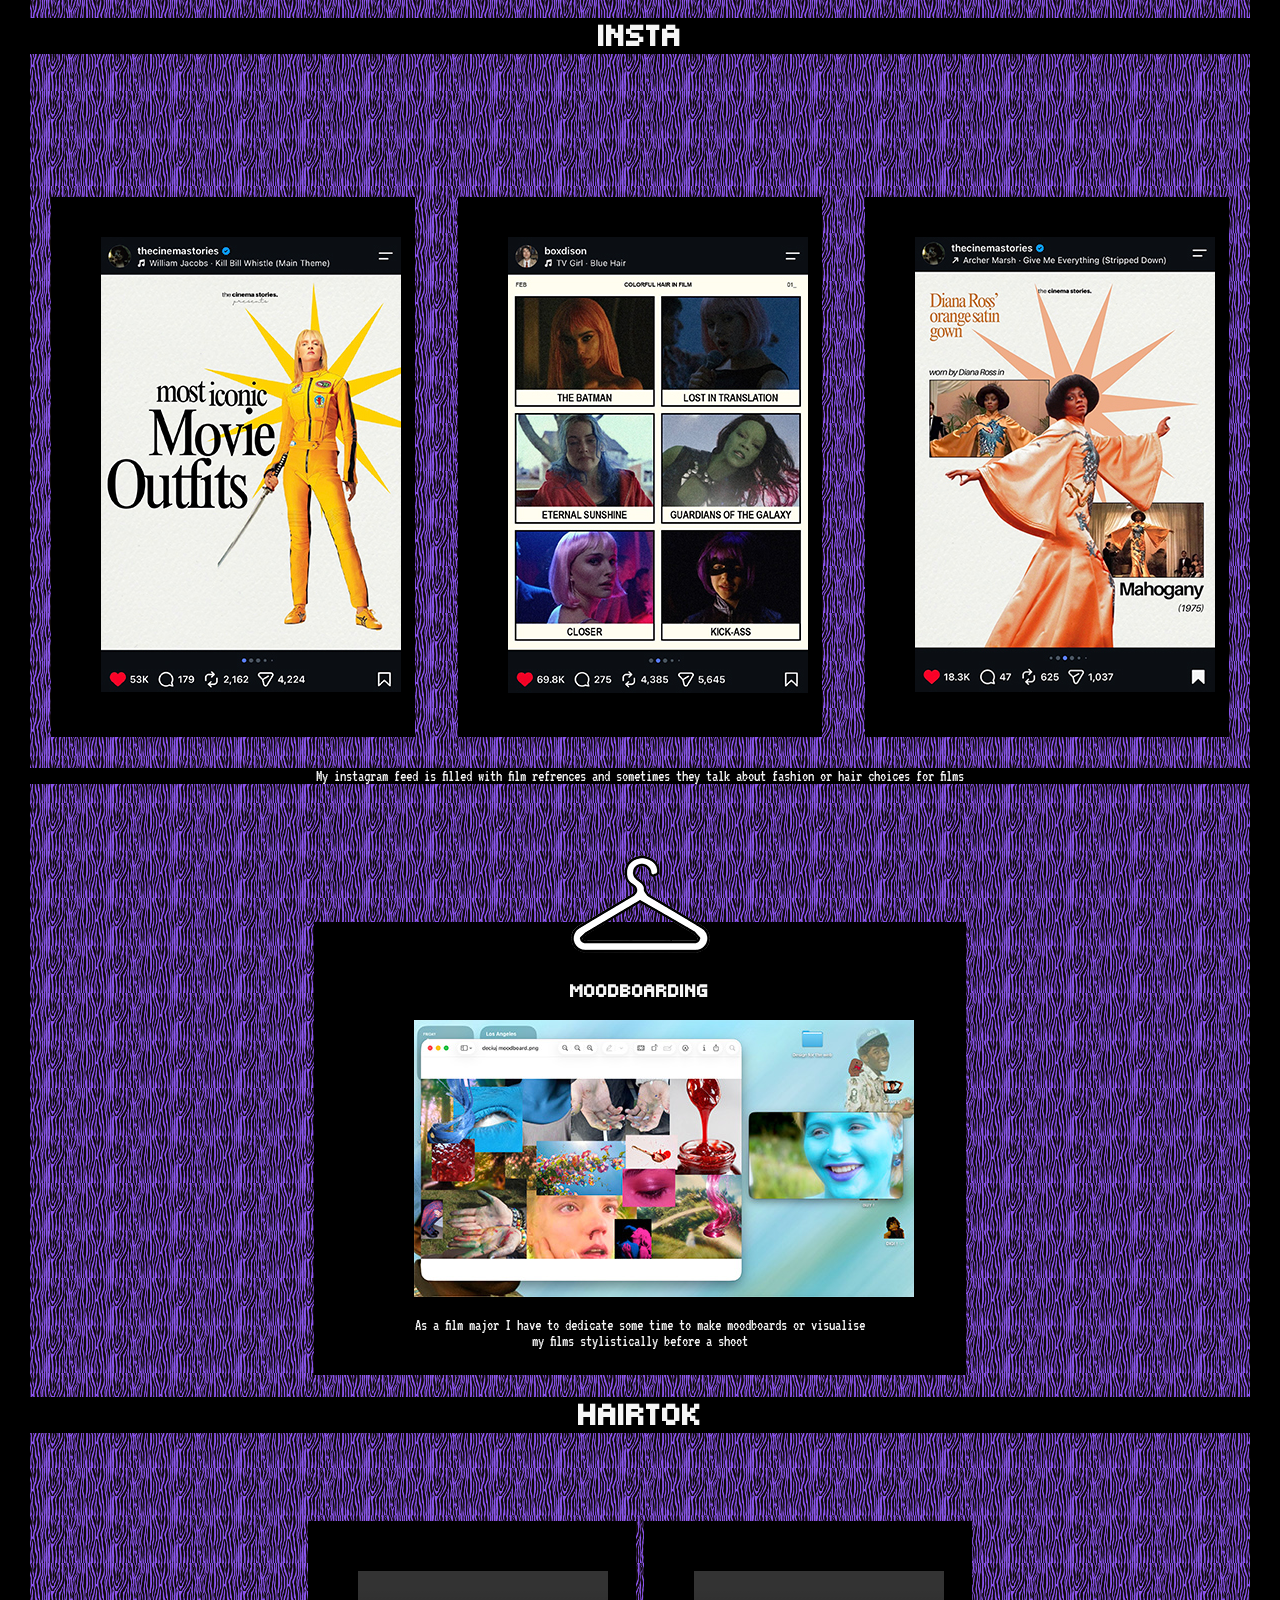
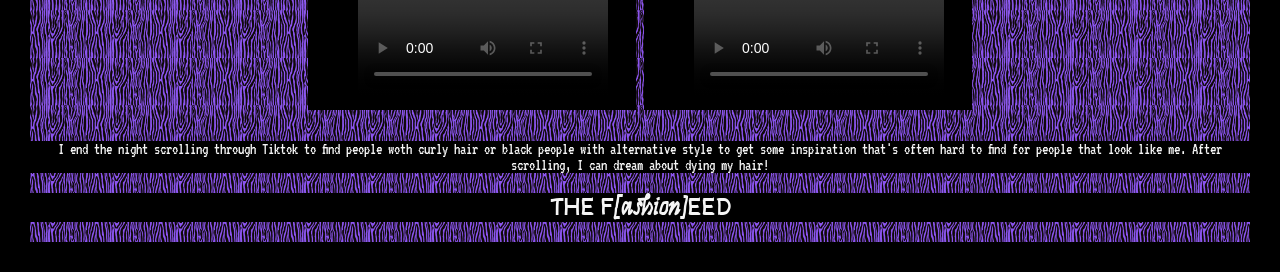
==== commit ba417004: "finalfinal" ====
--- a/feed.html
+++ b/feed.html
@@ -176,7 +176,7 @@
         />
       </article>
       <article class="bordernessstyle">
-        <img src="IMG/jellies.jpg" alt="Orange jelly shoes" />
+        <img src="IMG/jellies.jpg" alt="orange shoes" />
       </article>
       <article class="bordernessstyle">
         <img src="IMG/Piercing_.jpg" alt="Ear Piercing stack" />
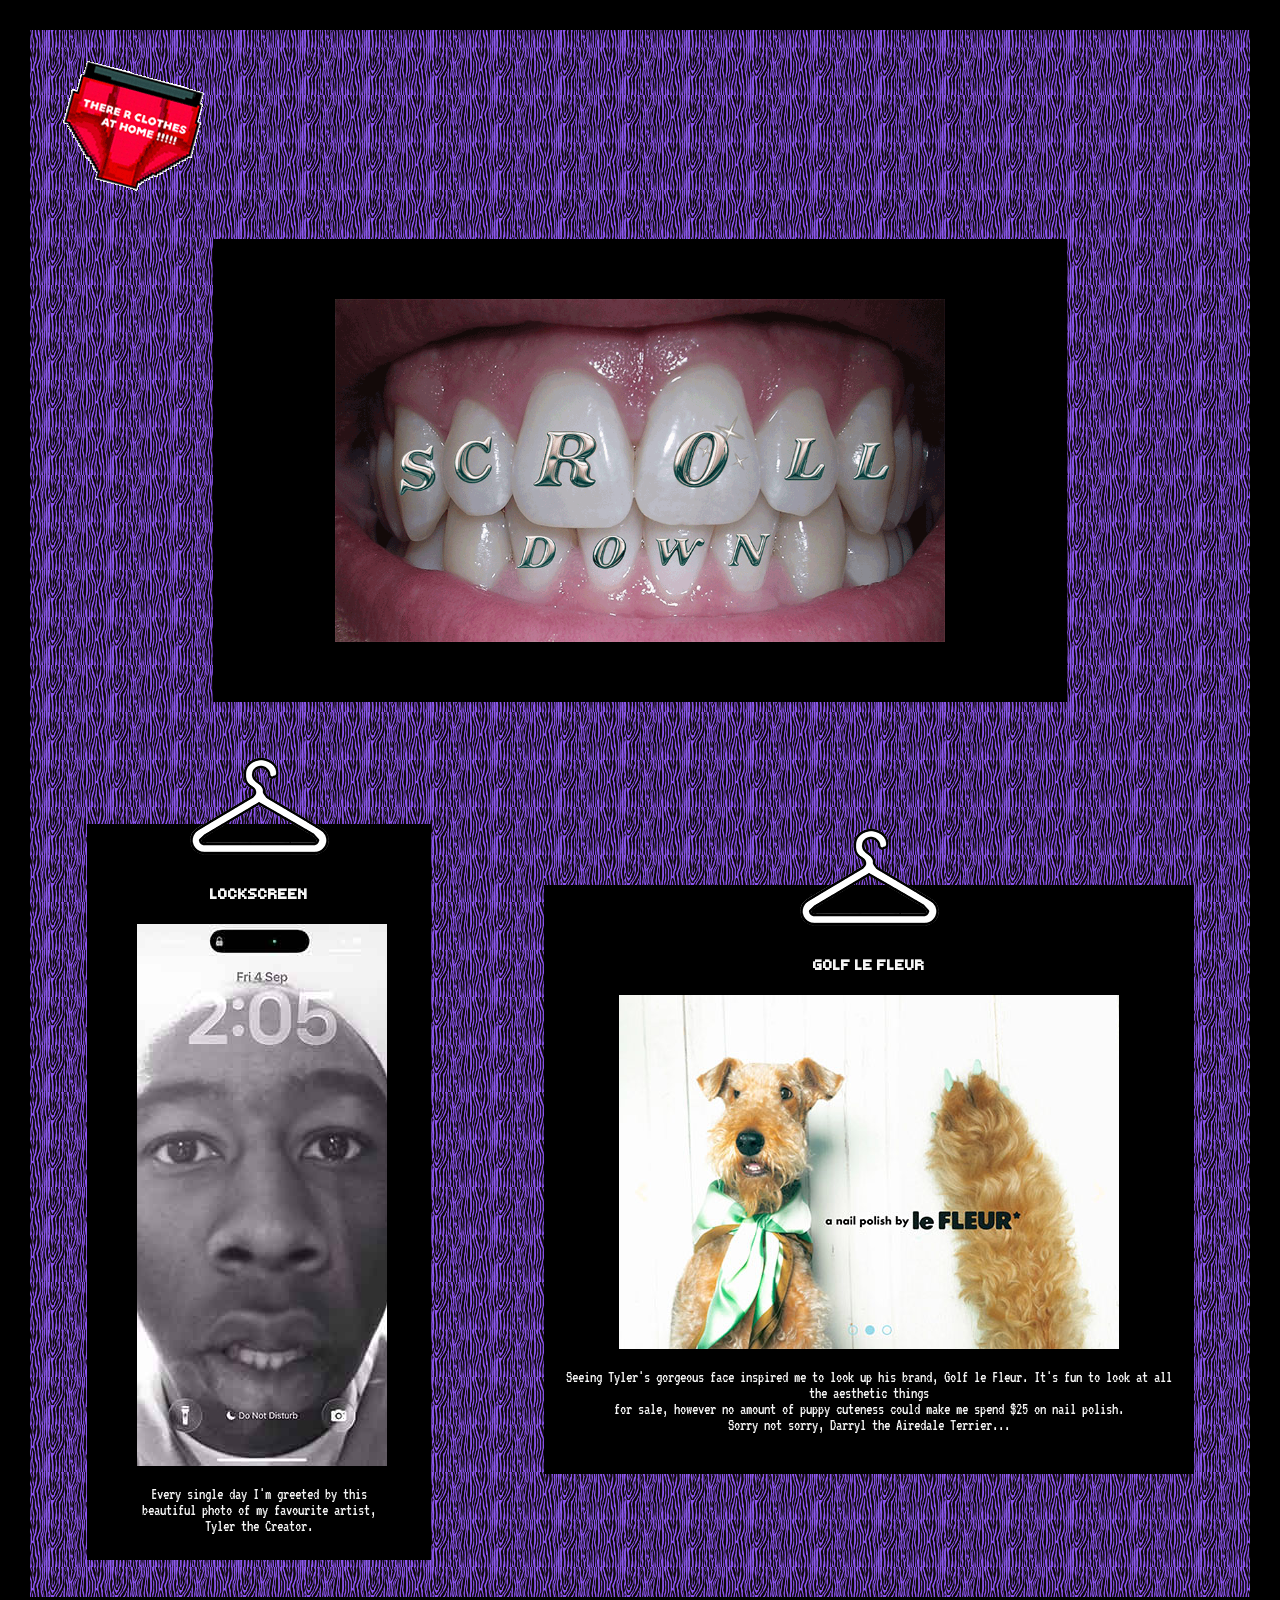
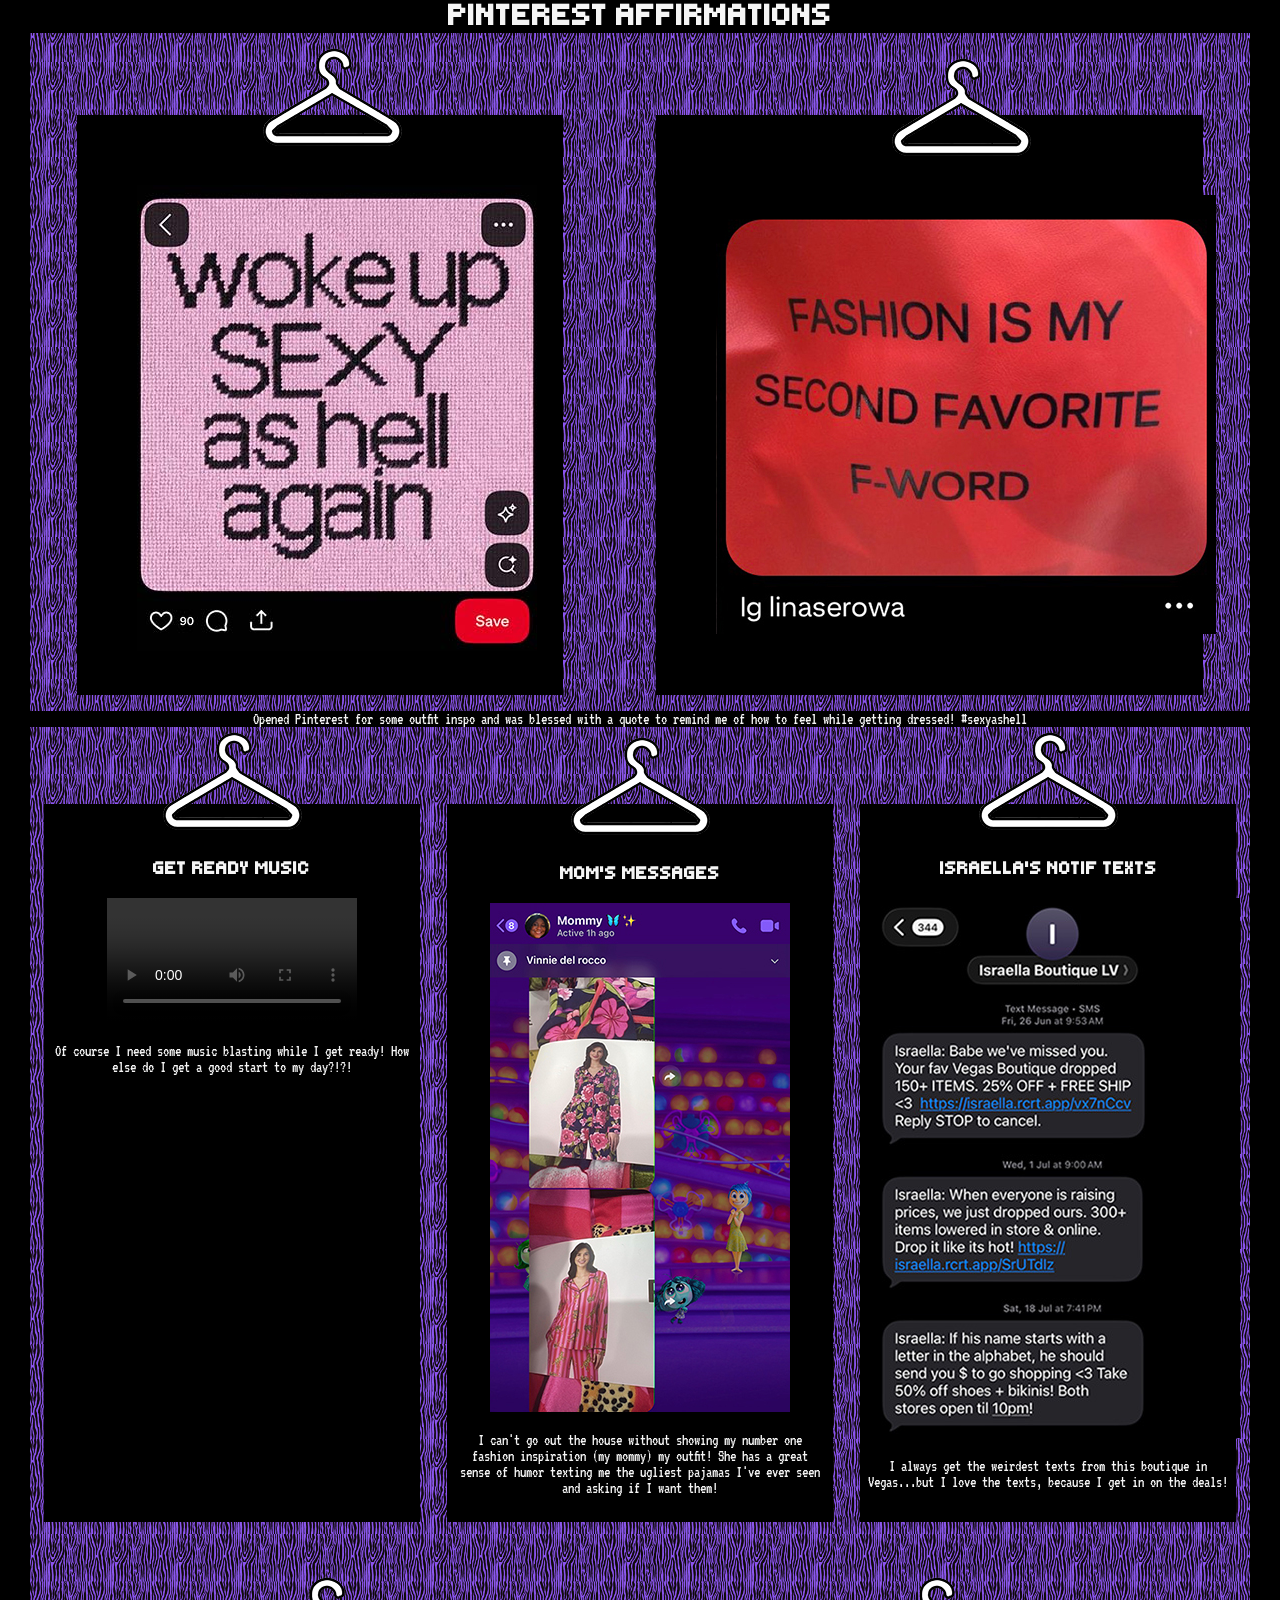
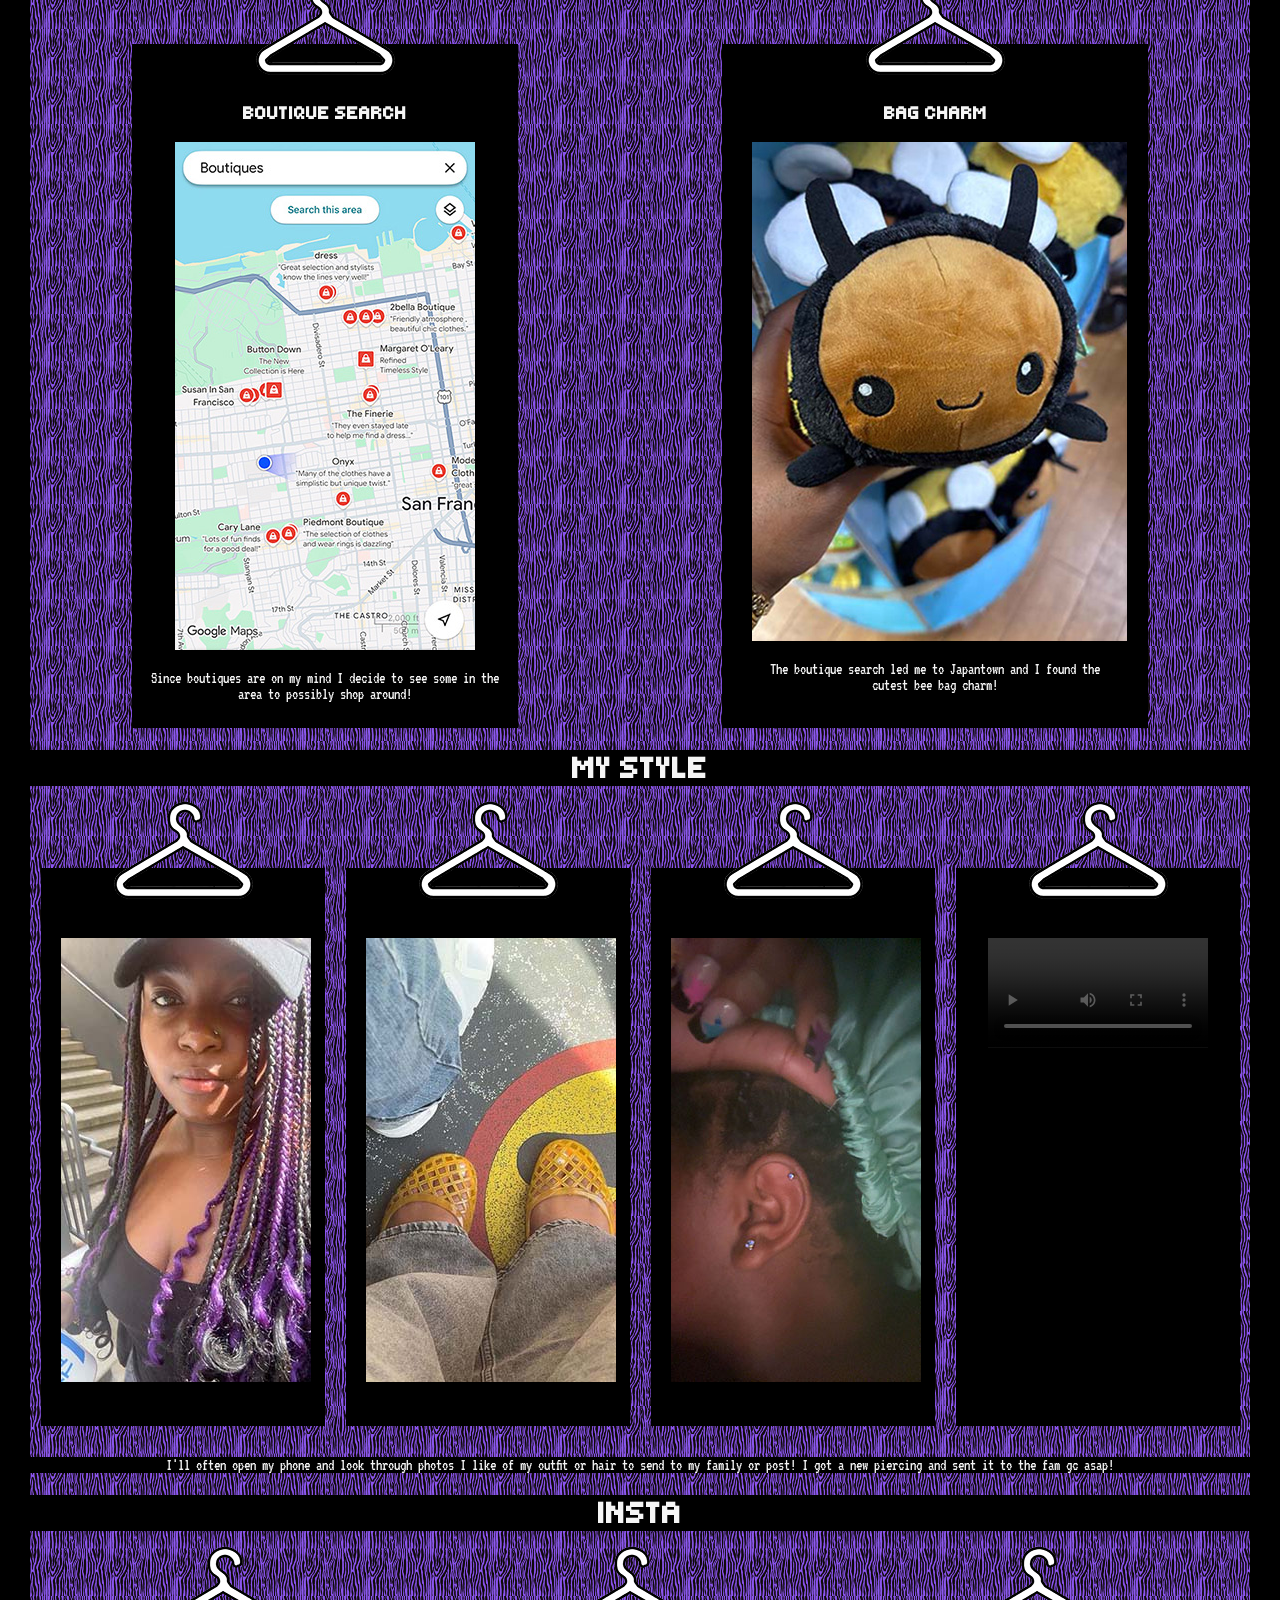
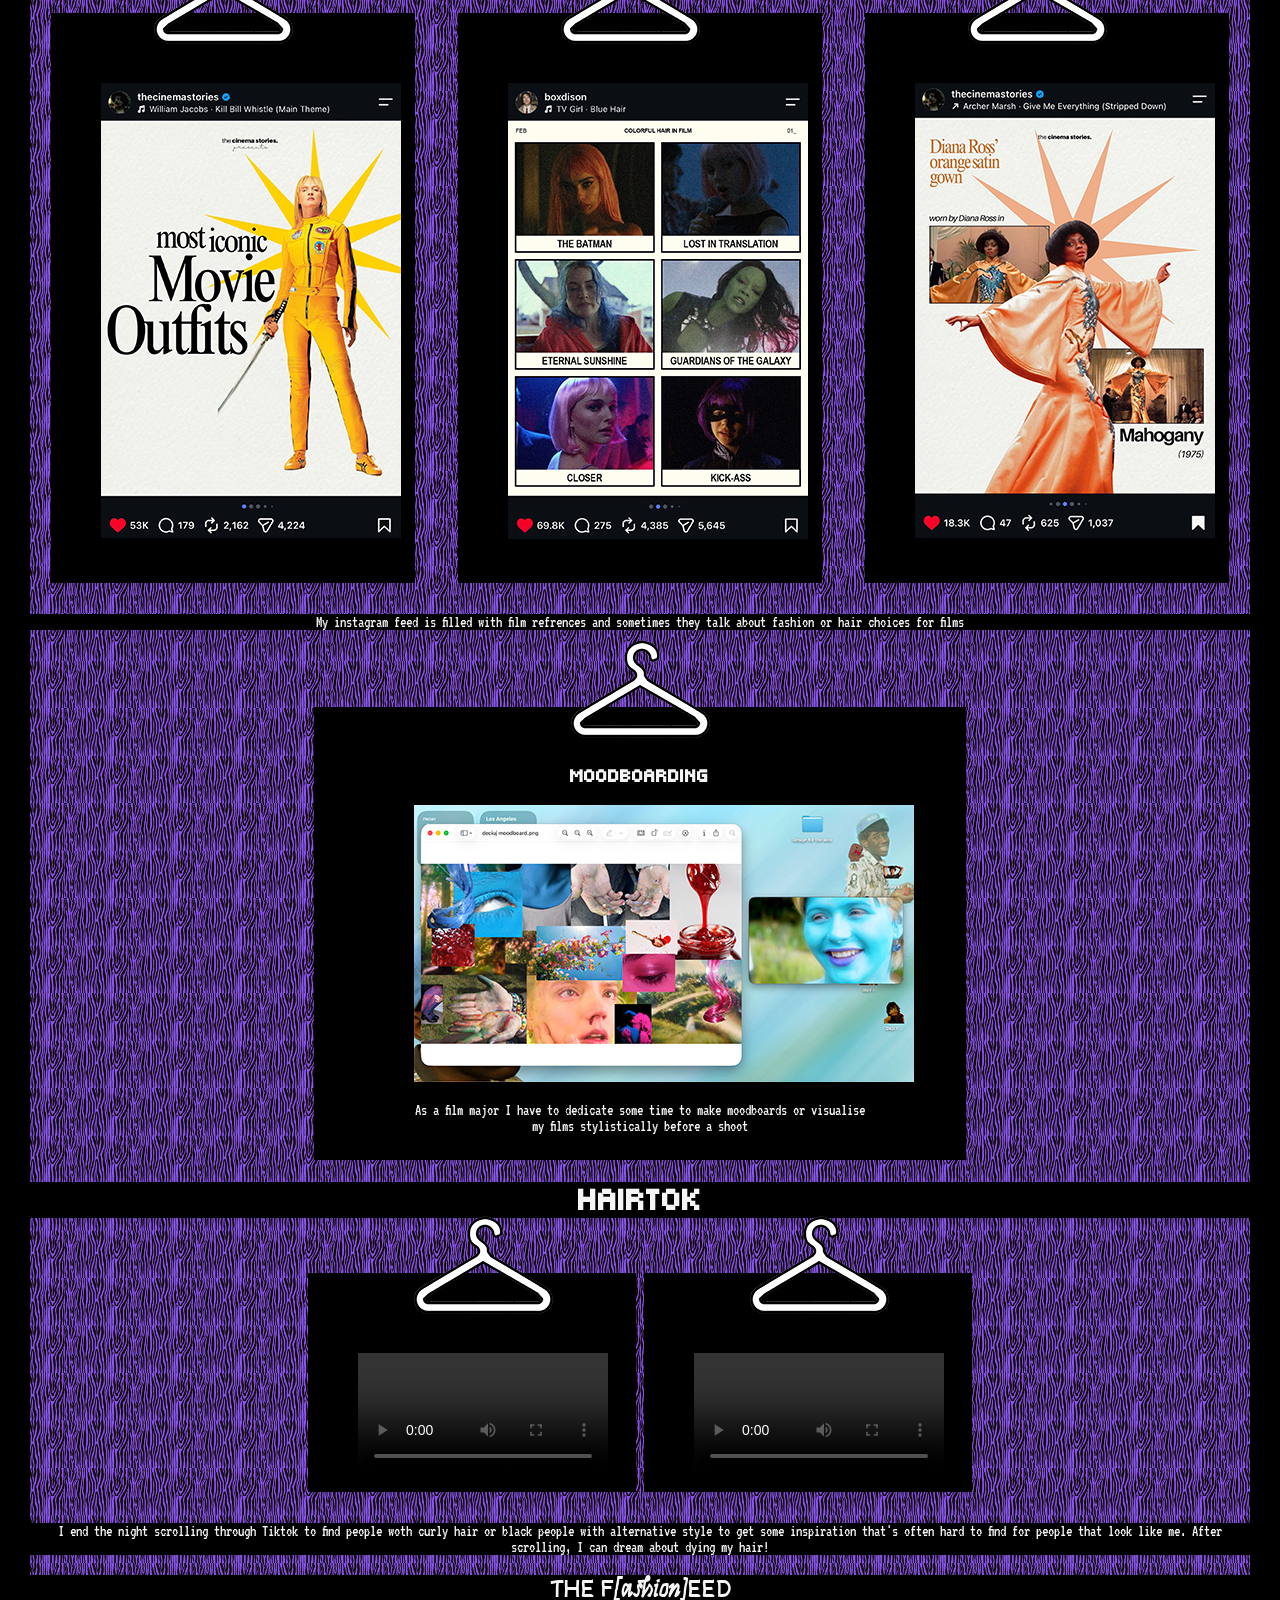
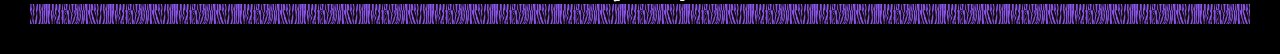
==== commit 30cd41d8: "newest1" ====
--- a/feed.html
+++ b/feed.html
@@ -77,17 +77,23 @@
     <h1 class="centered-text">PINTEREST AFFIRMATIONS</h1>
     <section>
       <article id="bordernesswoke">
-        <img
-          src="IMG/sexyashell.jpg"
-          alt="A picture that says woke up sexy as hell"
-        />
+        <div class="layercloset3">
+          <img class="top" src="IMG/hanger.png" alt="white hanger" />
+          <img
+            src="IMG/sexyashell.jpg"
+            alt="A picture that says woke up sexy as hell"
+          />
+        </div>
       </article>
 
       <article id="bordernessfword">
-        <img
-          src="IMG/2fword.jpg"
-          alt="A picture that says fashion is my second favourite f word"
-        />
+        <div class="layercloset4">
+          <img class="top" src="IMG/hanger.png" alt="white hanger" />
+          <img
+            src="IMG/2fword.jpg"
+            alt="A picture that says fashion is my second favourite f word"
+          />
+        </div>
       </article>
     </section>
     <p class="centered-text">
@@ -170,19 +176,31 @@
     <h1 class="centered-text">MY STYLE</h1>
     <section>
       <article class="bordernessstyle">
-        <img
-          src="IMG/Hairrrr.jpg"
-          alt="Webiste owner with purple and black braids"
-        />
-      </article>
-      <article class="bordernessstyle">
-        <img src="IMG/jellies.jpg" alt="orange shoes" />
-      </article>
-      <article class="bordernessstyle">
-        <img src="IMG/Piercing_.jpg" alt="Ear Piercing stack" />
-      </article>
-      <article class="bordernessstyle">
-        <video width="219.5px" src="IMG/ambanailz.mp4" controls></video>
+        <div class="layercloset2">
+          <img class="top" src="IMG/hanger.png" alt="white hanger" />
+          <img
+            src="IMG/Hairrrr.jpg"
+            alt="Webiste owner with purple and black braids"
+          />
+        </div>
+      </article>
+      <article class="bordernessstyle">
+        <div class="layercloset2">
+          <img class="top" src="IMG/hanger.png" alt="white hanger" />
+          <img src="IMG/jellies.jpg" alt="orange shoes" />
+        </div>
+      </article>
+      <article class="bordernessstyle">
+        <div class="layercloset2">
+          <img class="top" src="IMG/hanger.png" alt="white hanger" />
+          <img src="IMG/Piercing_.jpg" alt="Ear Piercing stack" />
+        </div>
+      </article>
+      <article class="bordernessstyle">
+        <div class="layercloset2">
+          <img class="top" src="IMG/hanger.png" alt="white hanger" />
+          <video width="219.5px" src="IMG/ambanailz.mp4" controls></video>
+        </div>
       </article>
     </section>
 
@@ -195,16 +213,25 @@
     <h1 class="centered-text">INSTA</h1>
     <section>
       <article class="bordernessinsta">
-        <img src="IMG/killbillstyle.jpg" alt="Kill Bill signature outfit" />
+        <div class="layercloset2">
+          <img class="top" src="IMG/hanger.png" alt="white hanger" />
+          <img src="IMG/killbillstyle.jpg" alt="Kill Bill signature outfit" />
+        </div>
       </article>
       <article class="bordernessinsta">
-        <img src="IMG/filmcolourfullhair.jpg" alt="Colourful hair in films" />
+        <div class="layercloset2">
+          <img class="top" src="IMG/hanger.png" alt="white hanger" />
+          <img src="IMG/filmcolourfullhair.jpg" alt="Colourful hair in films" />
+        </div>
       </article>
       <article class="bordernessinsta">
-        <img
-          src="IMG/dianarossstyle.jpg"
-          alt="Diana ross in iconic film dress"
-        />
+        <div class="layercloset2">
+          <img class="top" src="IMG/hanger.png" alt="white hanger" />
+          <img
+            src="IMG/dianarossstyle.jpg"
+            alt="Diana ross in iconic film dress"
+          />
+        </div>
       </article>
     </section>
     <p class="centered-text">
@@ -232,14 +259,20 @@
     <h1 class="centered-text">HAIRTOK</h1>
     <section id="image-close">
       <article id="bordernesscurly">
-        <video width="250px" src="IMG/curlyhairdyes.mp4" controls></video>
+        <div class="layercloset5">
+          <img class="top" src="IMG/hanger.png" alt="white hanger" />
+          <video width="250px" src="IMG/curlyhairdyes.mp4" controls></video>
+        </div>
       </article>
       <article id="bordernessalt">
-        <video
-          width="250px"
-          src="IMG/althairstylesblackqueen.mp4"
-          controls
-        ></video>
+        <div class="layercloset5">
+          <img class="top" src="IMG/hanger.png" alt="white hanger" />
+          <video
+            width="250px"
+            src="IMG/althairstylesblackqueen.mp4"
+            controls
+          ></video>
+        </div>
       </article>
     </section>
     <p class="centered-text">
--- a/CSS/style.css
+++ b/CSS/style.css
@@ -97,6 +97,33 @@
   margin-top: -80px;
 }
 
+.layercloset2 .top {
+  margin-top: -80px;
+  position: relative;
+  bottom: 30px;
+}
+
+.layercloset3 .top {
+  margin-top: -80px;
+  position: relative;
+  left: 120px;
+  bottom: 30px;
+}
+
+.layercloset4 .top {
+  margin-top: -80px;
+  position: relative;
+  left: 170px;
+  bottom: 30px;
+}
+
+.layercloset5 .top {
+  margin-top: -80px;
+  position: relative;
+  left: 50px;
+  bottom: 30px;
+}
+
 #bordernesslefleur {
   background-color: black;
   padding: 20px 20px 25px 20px;
@@ -109,14 +136,14 @@
 #bordernesswoke {
   background-color: black;
   padding: 40px 60px 40px 60px;
-  margin-top: 10%;
+  margin-top: 5%;
   width: 30%;
 }
 
 #bordernessfword {
   background-color: black;
   padding: 50px 60px 50px 60px;
-  margin-top: 10%;
+  margin-top: 5%;
   width: 35%;
 }
 
@@ -124,7 +151,7 @@
   background-color: black;
   padding: 50px 1.5in 10px 50px;
   margin: 15px auto 15px auto;
-  margin-top: 10%;
+  margin-top: 5%;
   width: 20%;
   text-align: left;
 }
@@ -133,7 +160,7 @@
   background-color: black;
   padding: 50px 1.5in 10px 50px;
   margin: 15px auto 15px auto;
-  margin-top: 10%;
+  margin-top: 5%;
   width: 20%;
   text-align: right;
 }
@@ -141,11 +168,27 @@
 #bordernessmusic {
   background-color: black;
   padding: 5px 5px 5px 5px;
-  margin-top: 10%;
+  margin-top: 5%;
   width: 30%;
   text-align: center;
 }
 #bordernessmom {
+  background-color: black;
+  padding: 10px 10px 10px 10px;
+  margin-top: 5%;
+  width: 30%;
+  text-align: center;
+}
+
+#bordernesslv {
+  background-color: black;
+  padding: 5px 5px 5px 5px;
+  margin-top: 5%;
+  width: 30%;
+  text-align: center;
+}
+
+#bordernessbs {
   background-color: black;
   padding: 10px 10px 10px 10px;
   margin-top: 10%;
@@ -153,22 +196,6 @@
   text-align: center;
 }
 
-#bordernesslv {
-  background-color: black;
-  padding: 5px 5px 5px 5px;
-  margin-top: 10%;
-  width: 30%;
-  text-align: center;
-}
-
-#bordernessbs {
-  background-color: black;
-  padding: 10px 10px 10px 10px;
-  margin-top: 10%;
-  width: 30%;
-  text-align: center;
-}
-
 #bordernessbee {
   background-color: black;
   padding: 10px 30px 10px 30px;
@@ -181,7 +208,7 @@
   background-color: black;
   padding: 40px 20px 40px 20px;
   margin: 15px auto 15px auto;
-  margin-top: 10%;
+  margin-top: 5%;
   width: 20%;
   text-align: center;
 }
@@ -190,7 +217,7 @@
   background-color: black;
   padding: 40px 70px 40px 50px;
   margin: 15px auto 15px auto;
-  margin-top: 10%;
+  margin-top: 5%;
   width: 20%;
   text-align: center;
 }
@@ -198,7 +225,7 @@
 #bordenessmood {
   background-color: black;
   padding: 10px 100px 10px 100px;
-  margin-top: 10%;
+  margin-top: 5%;
   width: 37%;
   text-align: center;
 }
